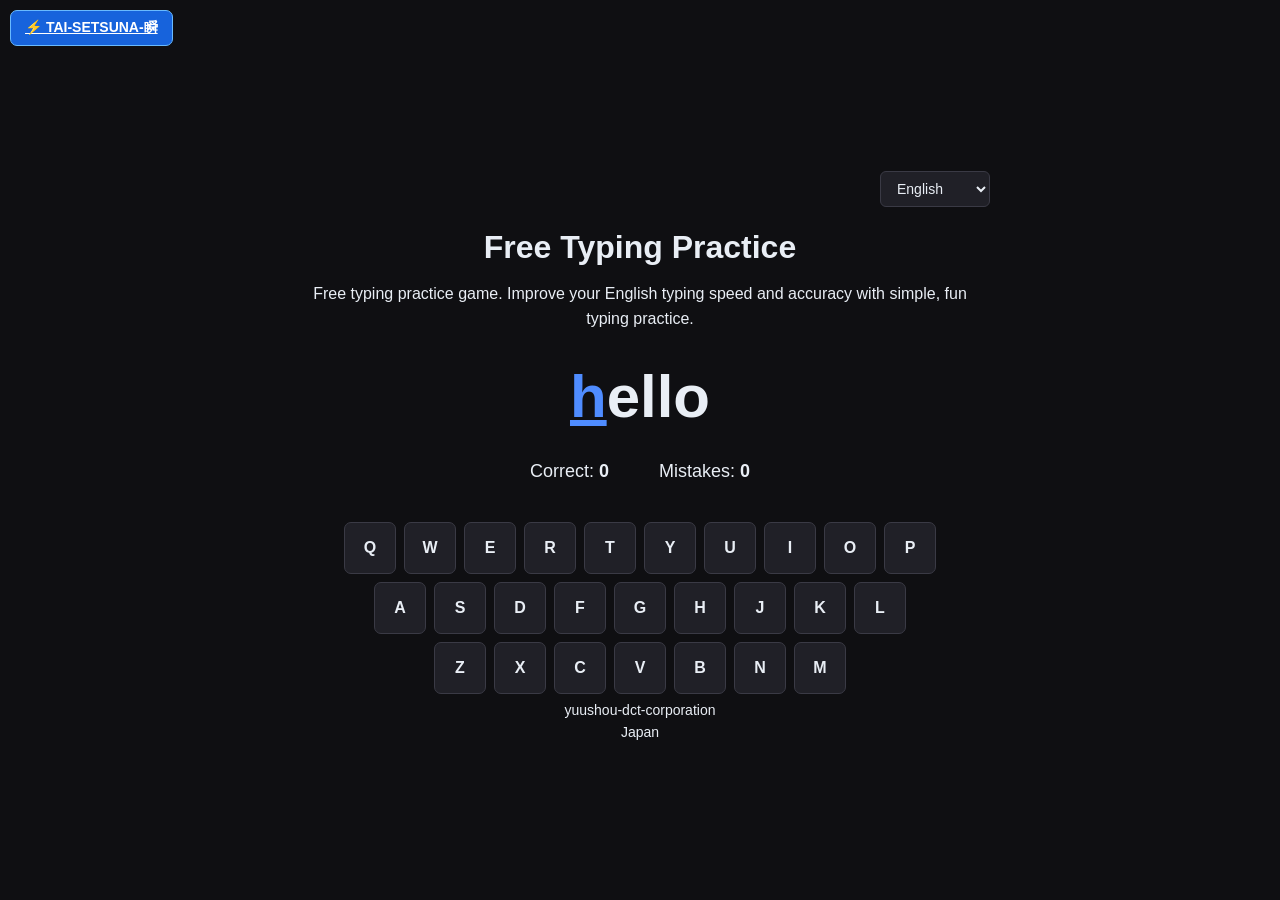
==== en/index.html @ a9513cf0 "Update index.html" ====
<!DOCTYPE html>
<html lang="en">

<head>

  <meta charset="UTF-8">

  <meta name="viewport" content="width=device-width, initial-scale=1">

  <meta name="google-adsense-account"
        content="ca-pub-1666906996789320">

  <title>Free Typing Practice</title>

  <meta
    name="description"
    content="Free typing practice game. Improve your English typing speed and accuracy with simple, fun typing practice."
  >

  <!-- hreflang -->

  <link rel="alternate"
        hreflang="en"
        href="https://yuushou-dct.github.io/">

  <link rel="alternate"
        hreflang="ja"
        href="https://yuushou-dct.github.io/ja/">

  <link rel="alternate"
        hreflang="zh-Hans"
        href="https://yuushou-dct.github.io/zh/">

  <link rel="alternate"
        hreflang="es"
        href="https://yuushou-dct.github.io/es/">

  <link rel="alternate"
        hreflang="fr"
        href="https://yuushou-dct.github.io/fr/">

  <link rel="alternate"
        hreflang="de"
        href="https://yuushou-dct.github.io/de/">

  <link rel="alternate"
        hreflang="it"
        href="https://yuushou-dct.github.io/it/">

  <link rel="alternate"
        hreflang="pt"
        href="https://yuushou-dct.github.io/pt/">

  <link rel="alternate"
        hreflang="x-default"
        href="https://yuushou-dct.github.io/">

  <link rel="stylesheet" href="hinomaru.css">

</head>


<body data-lang="en">

  <main class="container">

    <div class="language-box">

      <select id="language"
        onchange="window.location.href=this.value">

  <option value="https://yuushou-dct.github.io/en/" selected>
    English
  </option>

  <option value="https://yuushou-dct.github.io/">
    日本語
  </option>

  <option value="https://yuushou-dct.github.io/zh/">
    中文
  </option>

  <option value="https://yuushou-dct.github.io/es/">
    Español
  </option>

  <option value="https://yuushou-dct.github.io/fr/">
    Français
  </option>

  <option value="https://yuushou-dct.github.io/de/">
    Deutsch
  </option>

  <option value="https://yuushou-dct.github.io/it/">
    Italiano
  </option>

  <option value="https://yuushou-dct.github.io/pt/">
    Português
  </option>

</select>

    </div>


    
    <h1>Free Typing Practice</h1>


    <p class="description">
      Free typing practice game.
      Improve your English typing speed and accuracy
      with simple, fun typing practice.
    </p>


    <div id="word"></div>


    <div class="info">

      <span>
        <span>Correct:</span>
        <b id="correct">0</b>
      </span>

      <span>
        <span>Mistakes:</span>
        <b id="miss">0</b>
      </span>

    </div>


    <div class="keyboard">

      <div class="row">

        <div class="key" data-key="q">Q</div>
        <div class="key" data-key="w">W</div>
        <div class="key" data-key="e">E</div>
        <div class="key" data-key="r">R</div>
        <div class="key" data-key="t">T</div>
        <div class="key" data-key="y">Y</div>
        <div class="key" data-key="u">U</div>
        <div class="key" data-key="i">I</div>
        <div class="key" data-key="o">O</div>
        <div class="key" data-key="p">P</div>

      </div>


      <div class="row">

        <div class="key" data-key="a">A</div>
        <div class="key" data-key="s">S</div>
        <div class="key" data-key="d">D</div>
        <div class="key" data-key="f">F</div>
        <div class="key" data-key="g">G</div>
        <div class="key" data-key="h">H</div>
        <div class="key" data-key="j">J</div>
        <div class="key" data-key="k">K</div>
        <div class="key" data-key="l">L</div>

      </div>


      <div class="row">

        <div class="key" data-key="z">Z</div>
        <div class="key" data-key="x">X</div>
        <div class="key" data-key="c">C</div>
        <div class="key" data-key="v">V</div>
        <div class="key" data-key="b">B</div>
        <div class="key" data-key="n">N</div>
        <div class="key" data-key="m">M</div>

      </div>

    </div>


    <footer>

      yuushou-dct-corporation

      <br>

      Japan

    </footer>

  </main>


  <script src="hinomaru.js"></script>


  <!-- Cloudflare Web Analytics -->

  <script
    type="module"
    src="https://static.cloudflareinsights.com/beacon.min.js"
    data-cf-beacon='{"token": "c0261c3001bf42dbbbfe229eb3c4c244"}'>
  </script>

  <!-- End Cloudflare Web Analytics -->
  <a
  class="setsuna-link"
  href="https://yuushou-dct.github.io/en/tai-setsuna/">
  ⚡ TAI-SETSUNA-瞬
</a>

</body>
</html>
---- en/hinomaru.css ----
*{
  box-sizing:border-box;
}


body{
  margin:0;
  min-height:100vh;

  display:flex;
  justify-content:center;
  align-items:center;

  background:#0f0f12;
  color:#e9eef5;

  font-family:Arial,sans-serif;
}


.container{
  width:700px;
  text-align:center;
}


.language-box{
  text-align:right;

  margin-top:15px;
  margin-bottom:20px;
}


#language{
  padding:8px 12px;

  background:#202027;
  color:#e9eef5;

  border:1px solid #3a3a45;
  border-radius:6px;

  font-size:14px;
}


h1{
  margin-bottom:40px;
}


.description{
  margin-top:-25px;
  margin-bottom:30px;

  font-size:16px;
  line-height:1.6;
}


#word{
  font-size:60px;
  font-weight:bold;

  letter-spacing:0px;

  margin-bottom:30px;
}


#word .typed{
  color:#28a745;
}


#word .current{
  color:#4f8cff;
  text-decoration:underline;
}


#word .remaining{
  color:#e9eef5;
}


.info{
  display:flex;

  justify-content:center;

  gap:50px;

  margin-bottom:40px;

  font-size:18px;
}


.keyboard{
  display:flex;

  flex-direction:column;

  gap:8px;

  align-items:center;
}


.row{
  display:flex;

  gap:8px;
}


.key{
  width:52px;
  height:52px;

  display:flex;

  justify-content:center;
  align-items:center;

  background:#202027;

  border:1px solid #3a3a45;

  border-radius:7px;

  font-weight:bold;

  transition:0.08s;
}


.key.active{
  background:#4f8cff;

  transform:translateY(3px);
}


.key.miss{
  background:#ff5d6c;
}


footer{
  margin-top:5px;

  text-align:center;

  font-size:14px;

  line-height:1.6;
}


.setsuna-link{
  position:fixed;
  top:10px;
  left:10px;
  z-index:2147483647;

  padding:8px 14px;

  color:#fff;
  background:#1763dc;

  border:1px solid #69baff;
  border-radius:7px;

  font-size:14px;
  font-weight:bold;

  cursor:pointer;

  pointer-events:auto;
}

.setsuna-link:hover{
  background:#438eff;
}
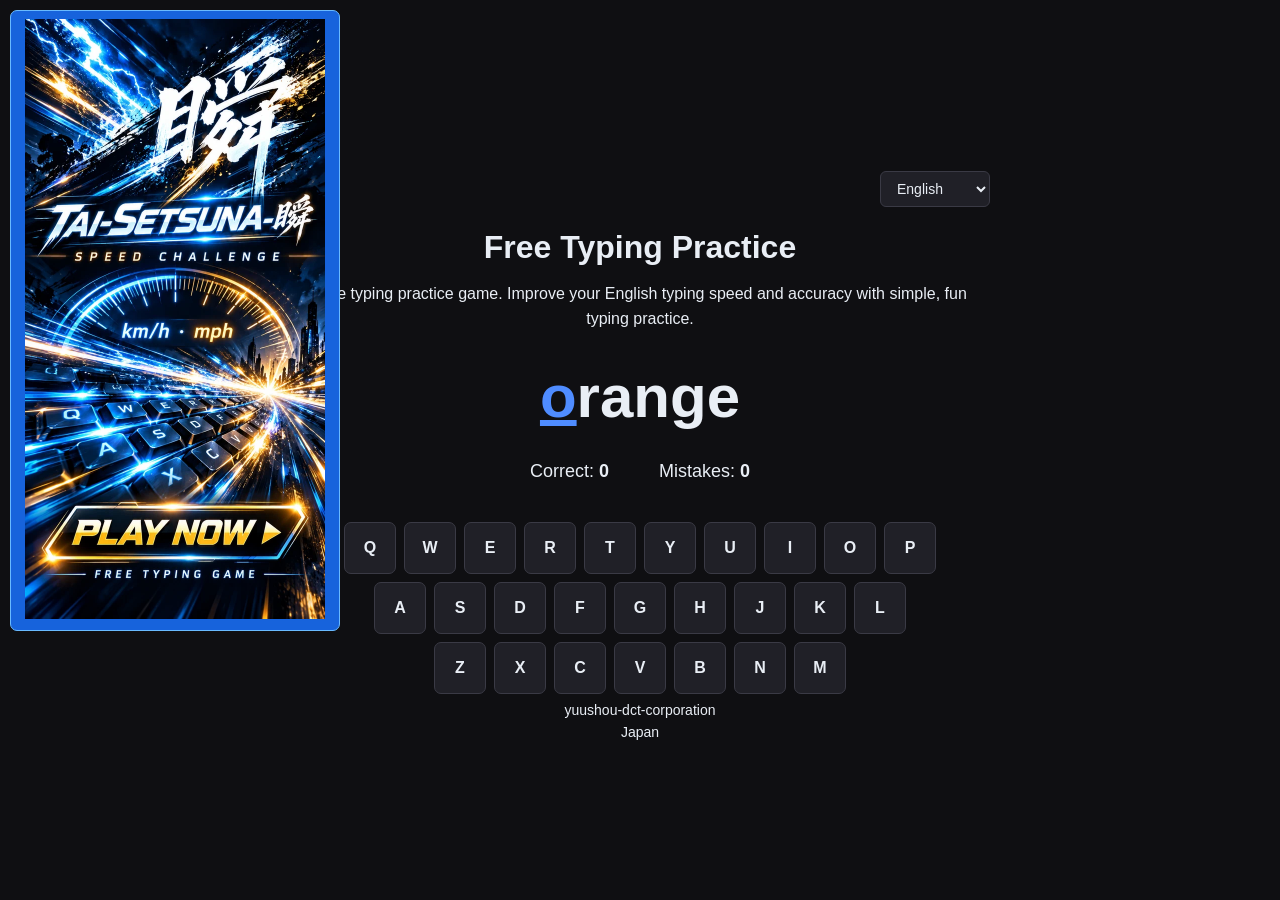
==== commit a63ed41b: "Update index.html" ====
--- a/en/index.html
+++ b/en/index.html
@@ -208,11 +208,18 @@
   </script>
 
   <!-- End Cloudflare Web Analytics -->
-  <a
+<a
   class="setsuna-link"
   href="https://yuushou-dct.github.io/en/tai-setsuna/">
-  ⚡ TAI-SETSUNA-瞬
+
+  <img
+    src="/setsuna-banner.webp"
+    alt="TAI-SETSUNA Typing Speed Challenge"
+    width="300"
+    height="600">
+
 </a>
+  
 
 </body>
 </html>
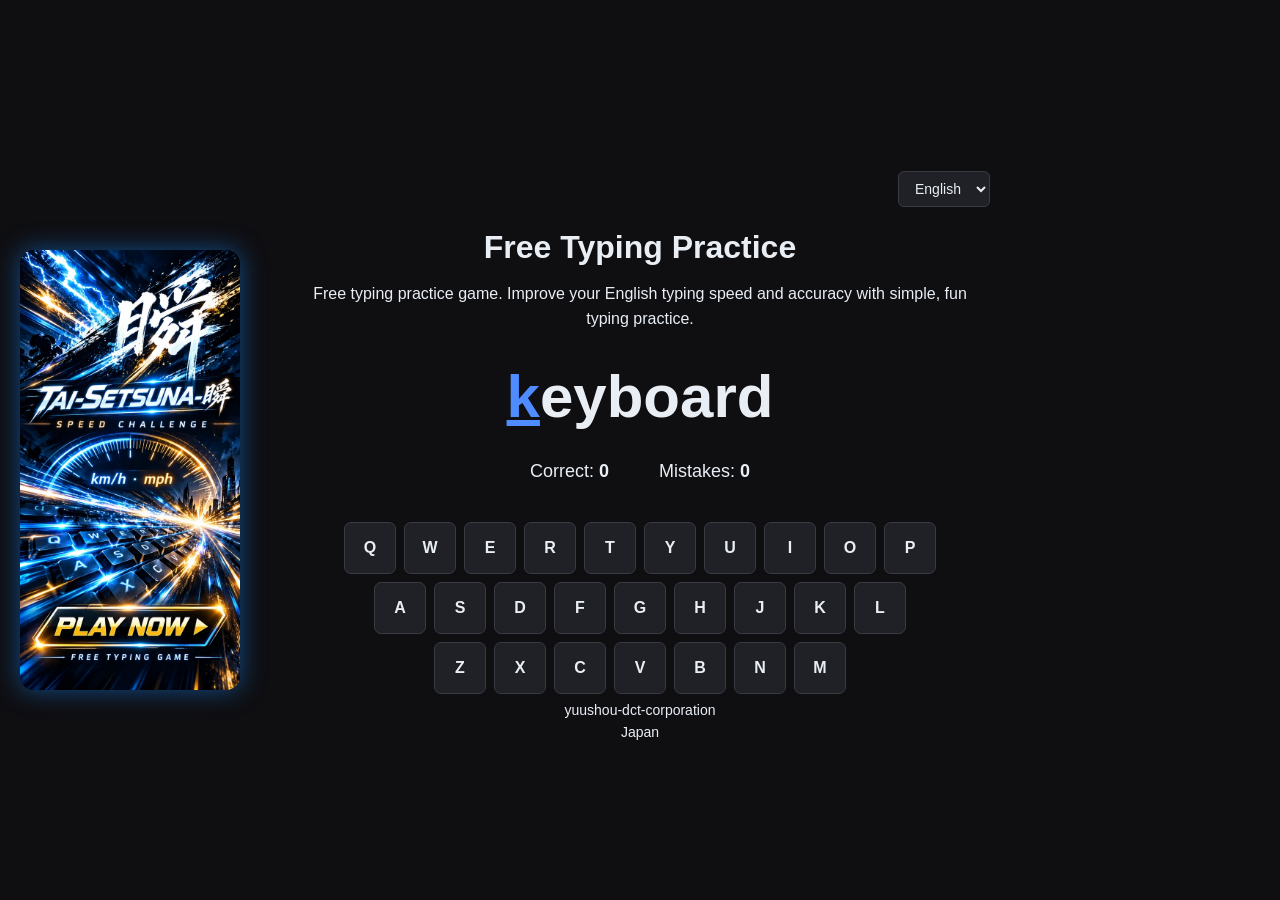
==== commit d8763cb2: "Update index.html" ====
--- a/en/index.html
+++ b/en/index.html
@@ -76,31 +76,6 @@
   <option value="https://yuushou-dct.github.io/">
     日本語
   </option>
-
-  <option value="https://yuushou-dct.github.io/zh/">
-    中文
-  </option>
-
-  <option value="https://yuushou-dct.github.io/es/">
-    Español
-  </option>
-
-  <option value="https://yuushou-dct.github.io/fr/">
-    Français
-  </option>
-
-  <option value="https://yuushou-dct.github.io/de/">
-    Deutsch
-  </option>
-
-  <option value="https://yuushou-dct.github.io/it/">
-    Italiano
-  </option>
-
-  <option value="https://yuushou-dct.github.io/pt/">
-    Português
-  </option>
-
 </select>
 
     </div>
--- a/en/hinomaru.css
+++ b/en/hinomaru.css
@@ -159,29 +159,81 @@
   line-height:1.6;
 }
 
-
-.setsuna-link{
-  position:fixed;
-  top:10px;
-  left:10px;
-  z-index:2147483647;
-
-  padding:8px 14px;
-
-  color:#fff;
-  background:#1763dc;
-
-  border:1px solid #69baff;
-  border-radius:7px;
-
-  font-size:14px;
-  font-weight:bold;
-
-  cursor:pointer;
-
-  pointer-events:auto;
-}
-
-.setsuna-link:hover{
-  background:#438eff;
-}
+.setsuna-link {
+  position: fixed;
+  top: 50%;
+  left: 12px;
+  transform: translateY(-50%);
+
+  display: block;
+  width: 220px;
+  padding: 0;
+
+  border: none;
+  border-radius: 14px;
+  overflow: hidden;
+  background: none;
+
+  box-shadow: 0 0 24px #168aff80;
+  z-index: 30;
+  cursor: pointer;
+}
+
+.setsuna-link img {
+  display: block;
+  width: 100%;
+  height: auto;
+}
+
+.setsuna-link:hover {
+  filter: brightness(1.15);
+}
+
+.setsuna-link:focus-visible {
+  outline: 3px solid #ffcf70;
+  outline-offset: 4px;
+}
+
+/* 画面が狭い場合はゲームの下に配置 */
+@media (max-width: 1350px), (max-height: 680px) {
+
+  body {
+    flex-direction: column;
+    gap: 24px;
+  }
+
+  .setsuna-link {
+    position: static;
+    transform: none;
+    width: min(220px, 85vw);
+    margin: 20px auto;
+  }
+
+}
+/* TAI-SETSUNA-瞬 バナー配置 */
+
+.setsuna-link {
+  position: fixed;
+  left: 20px;
+  top: 50%;
+  transform: translateY(-50%);
+  width: 220px;
+  z-index: 1000;
+  display: block;
+}
+
+.setsuna-link img {
+  display: block;
+  width: 100%;
+  height: auto;
+}
+
+/* スマートフォン用 */
+@media (max-width: 768px) {
+  .setsuna-link {
+    position: static;
+    transform: none;
+    width: 160px;
+    margin: 20px auto;
+  }
+}
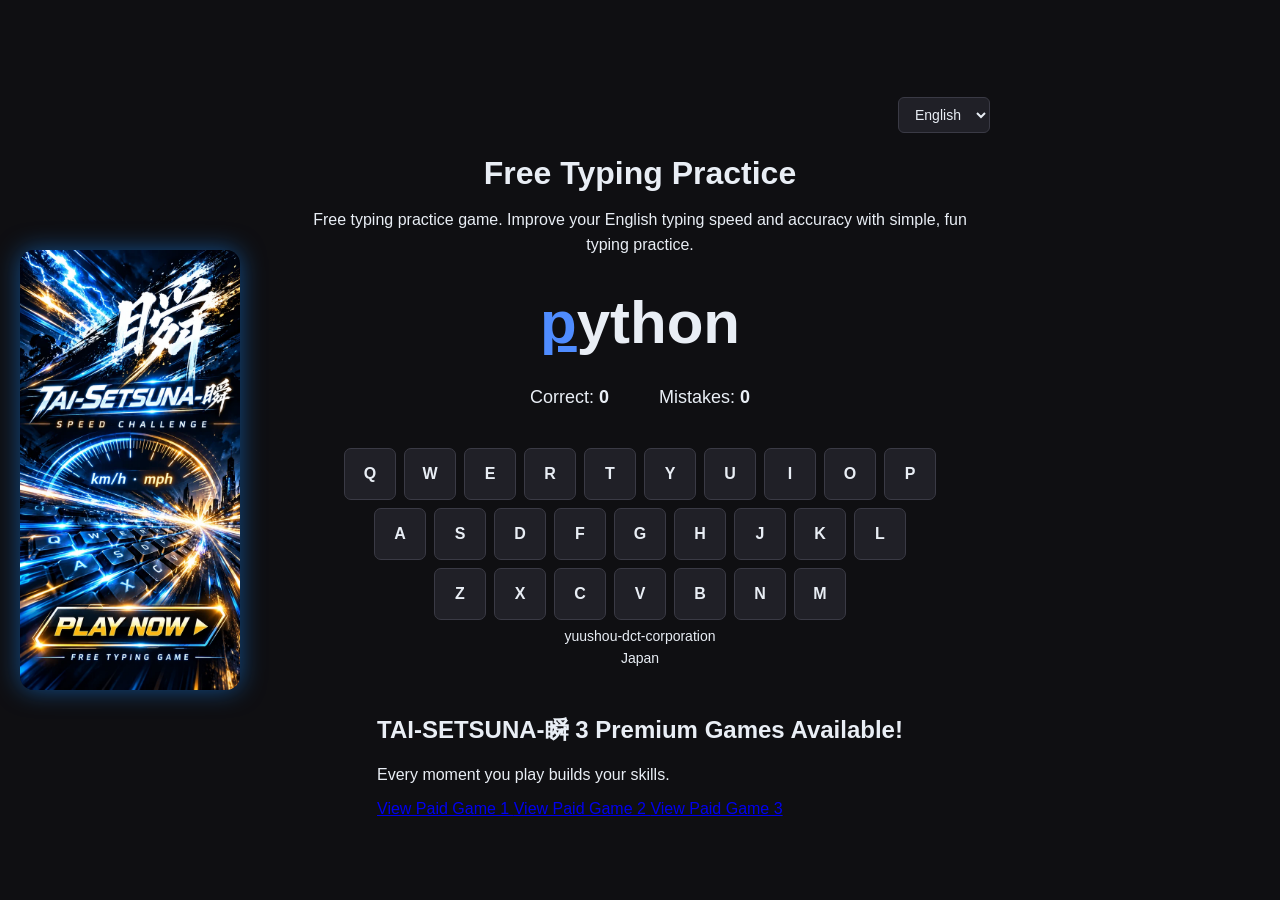
==== commit 96c6ee35: "Update index.html" ====
--- a/en/index.html
+++ b/en/index.html
@@ -194,7 +194,34 @@
     height="600">
 
 </a>
-  
+
+<aside class="payhip-panel" aria-label="Premium Games">
+  <h2>
+    TAI-SETSUNA-瞬
+    3 Premium Games Available!
+  </h2>
+
+  <p>Every moment you play builds your skills.</p>
+
+  <a href="https://payhip.com/b/ezDcf"
+     target="_blank" rel="noopener noreferrer"
+     class="payhip-btn">
+    View Paid Game 1
+  </a>
+
+  <a href="https://payhip.com/b/QFHme"
+     target="_blank" rel="noopener noreferrer"
+     class="payhip-btn">
+    View Paid Game 2
+  </a>
+
+  <a href="https://payhip.com/b/JPG1M"
+     target="_blank" rel="noopener noreferrer"
+     class="payhip-btn">
+    View Paid Game 3
+  </a>
+</aside>
+
 
 </body>
 </html>
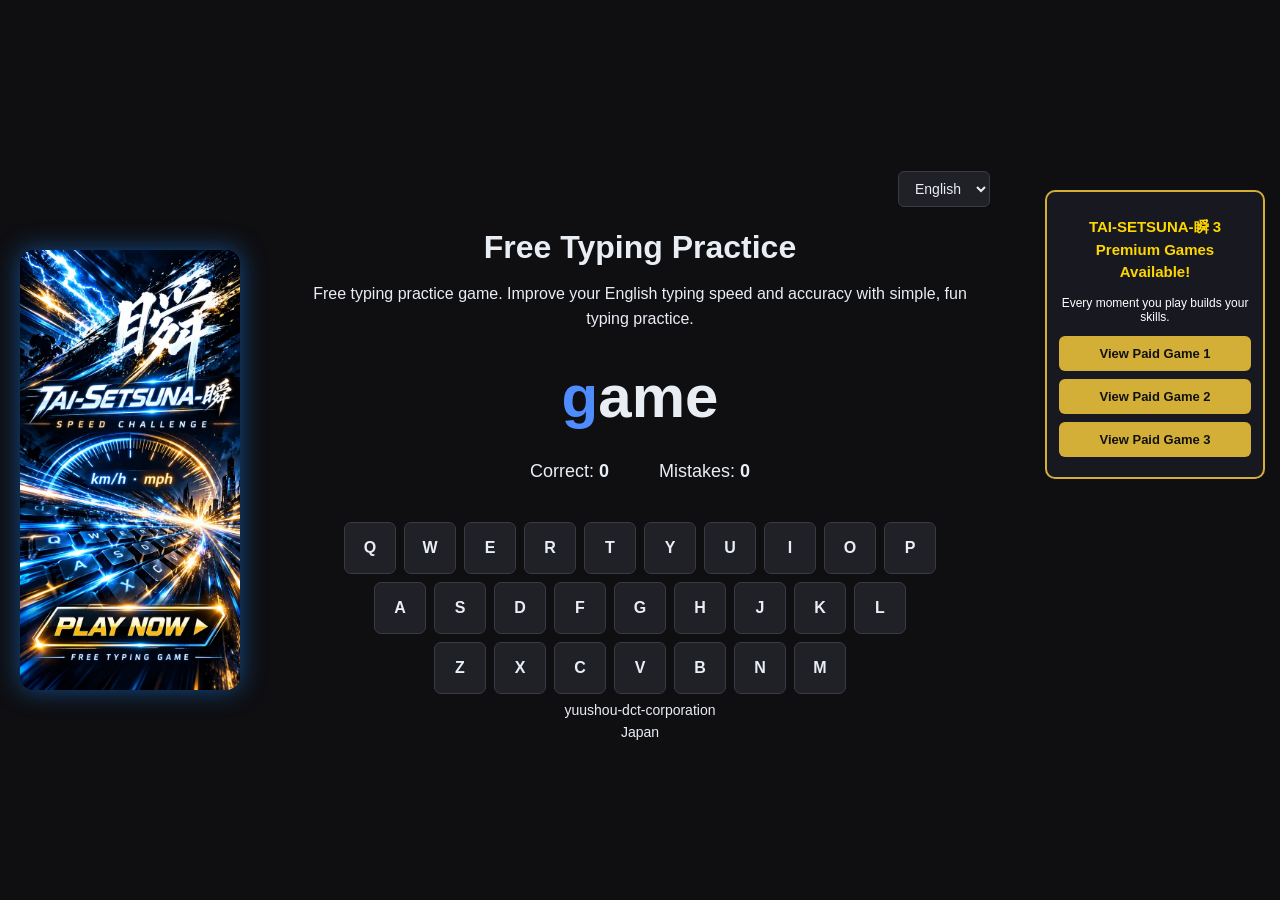
==== commit 1a831639: "Update index.html" ====
--- a/en/index.html
+++ b/en/index.html
@@ -58,6 +58,49 @@
   <link rel="stylesheet" href="hinomaru.css">
 
 </head>
+
+<style>
+.payhip-panel {
+  position: fixed !important;
+  top: 190px !important;
+  right: 15px !important;
+  left: auto !important;
+  width: 220px !important;
+  max-width: 220px !important;
+  box-sizing: border-box !important;
+  padding: 12px !important;
+  background: #171820 !important;
+  border: 2px solid #d4af37 !important;
+  border-radius: 10px !important;
+  text-align: center !important;
+  z-index: 10 !important;
+}
+
+.payhip-panel h2 {
+  font-size: 15px !important;
+  line-height: 1.5;
+  color: #ffd700;
+}
+
+.payhip-panel p {
+  font-size: 12px;
+  color: white;
+}
+
+.payhip-panel a.payhip-btn {
+  display: block !important;
+  width: 100% !important;
+  box-sizing: border-box !important;
+  margin: 8px 0 !important;
+  padding: 10px 5px !important;
+  background: #d4af37 !important;
+  color: #111 !important;
+  font-size: 13px !important;
+  font-weight: bold;
+  text-decoration: none !important;
+  border-radius: 6px;
+}
+</style>
 
 
 <body data-lang="en">
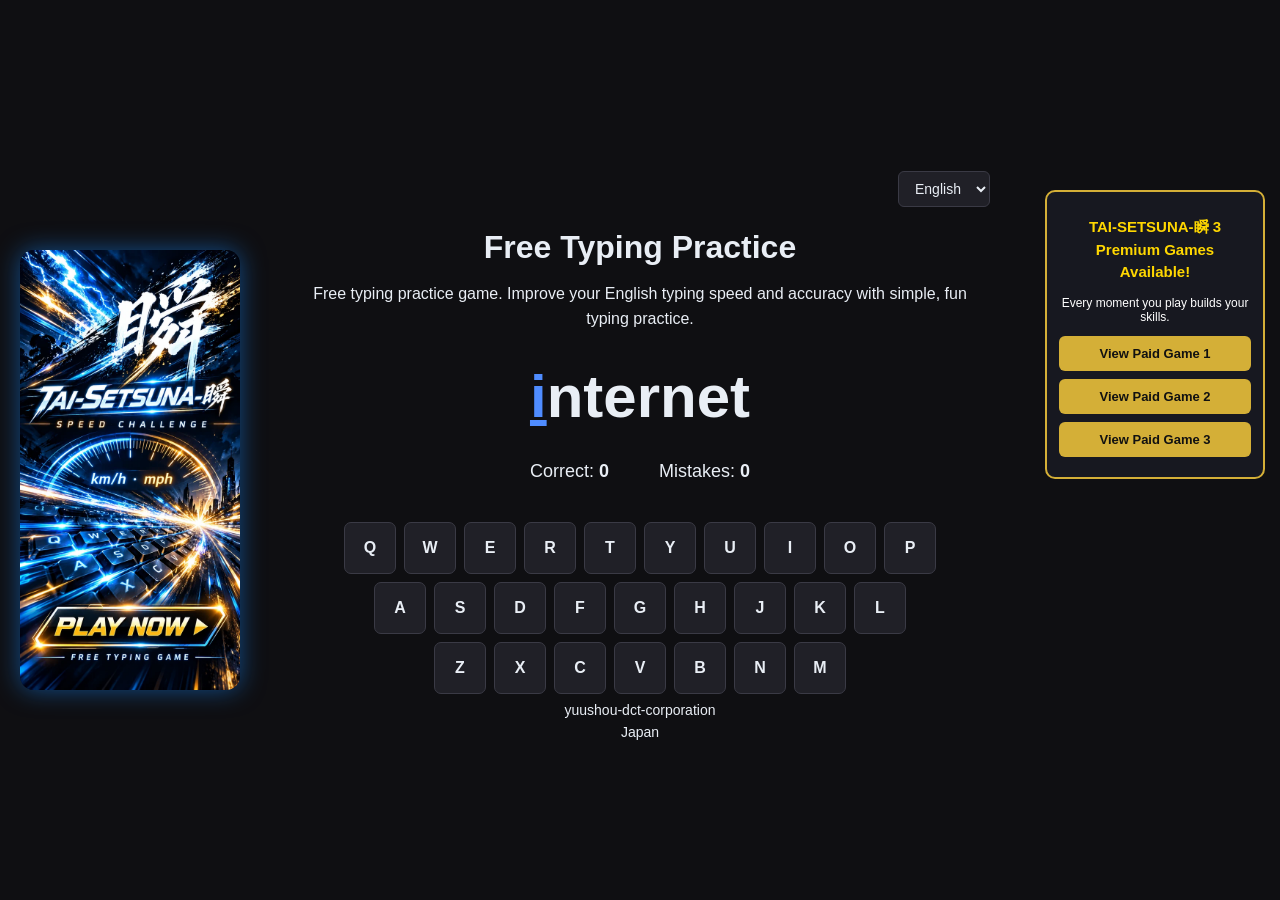
==== commit 221c0ef3: "Update index.html" ====
--- a/en/index.html
+++ b/en/index.html
@@ -100,6 +100,31 @@
   text-decoration: none !important;
   border-radius: 6px;
 }
+
+/* スマホ専用 */
+@media screen and (max-width: 600px) {
+  .payhip-panel {
+    position: static !important;
+    width: 100% !important;
+    max-width: 100% !important;
+    margin: 20px auto !important;
+    box-sizing: border-box;
+  }
+
+  .payhip-panel .payhip-btn {
+    display: block;
+    width: 100%;
+    box-sizing: border-box;
+    margin: 10px 0;
+    white-space: normal;
+    overflow-wrap: anywhere;
+  }
+}
+
+
+
+
+
 </style>
 
 
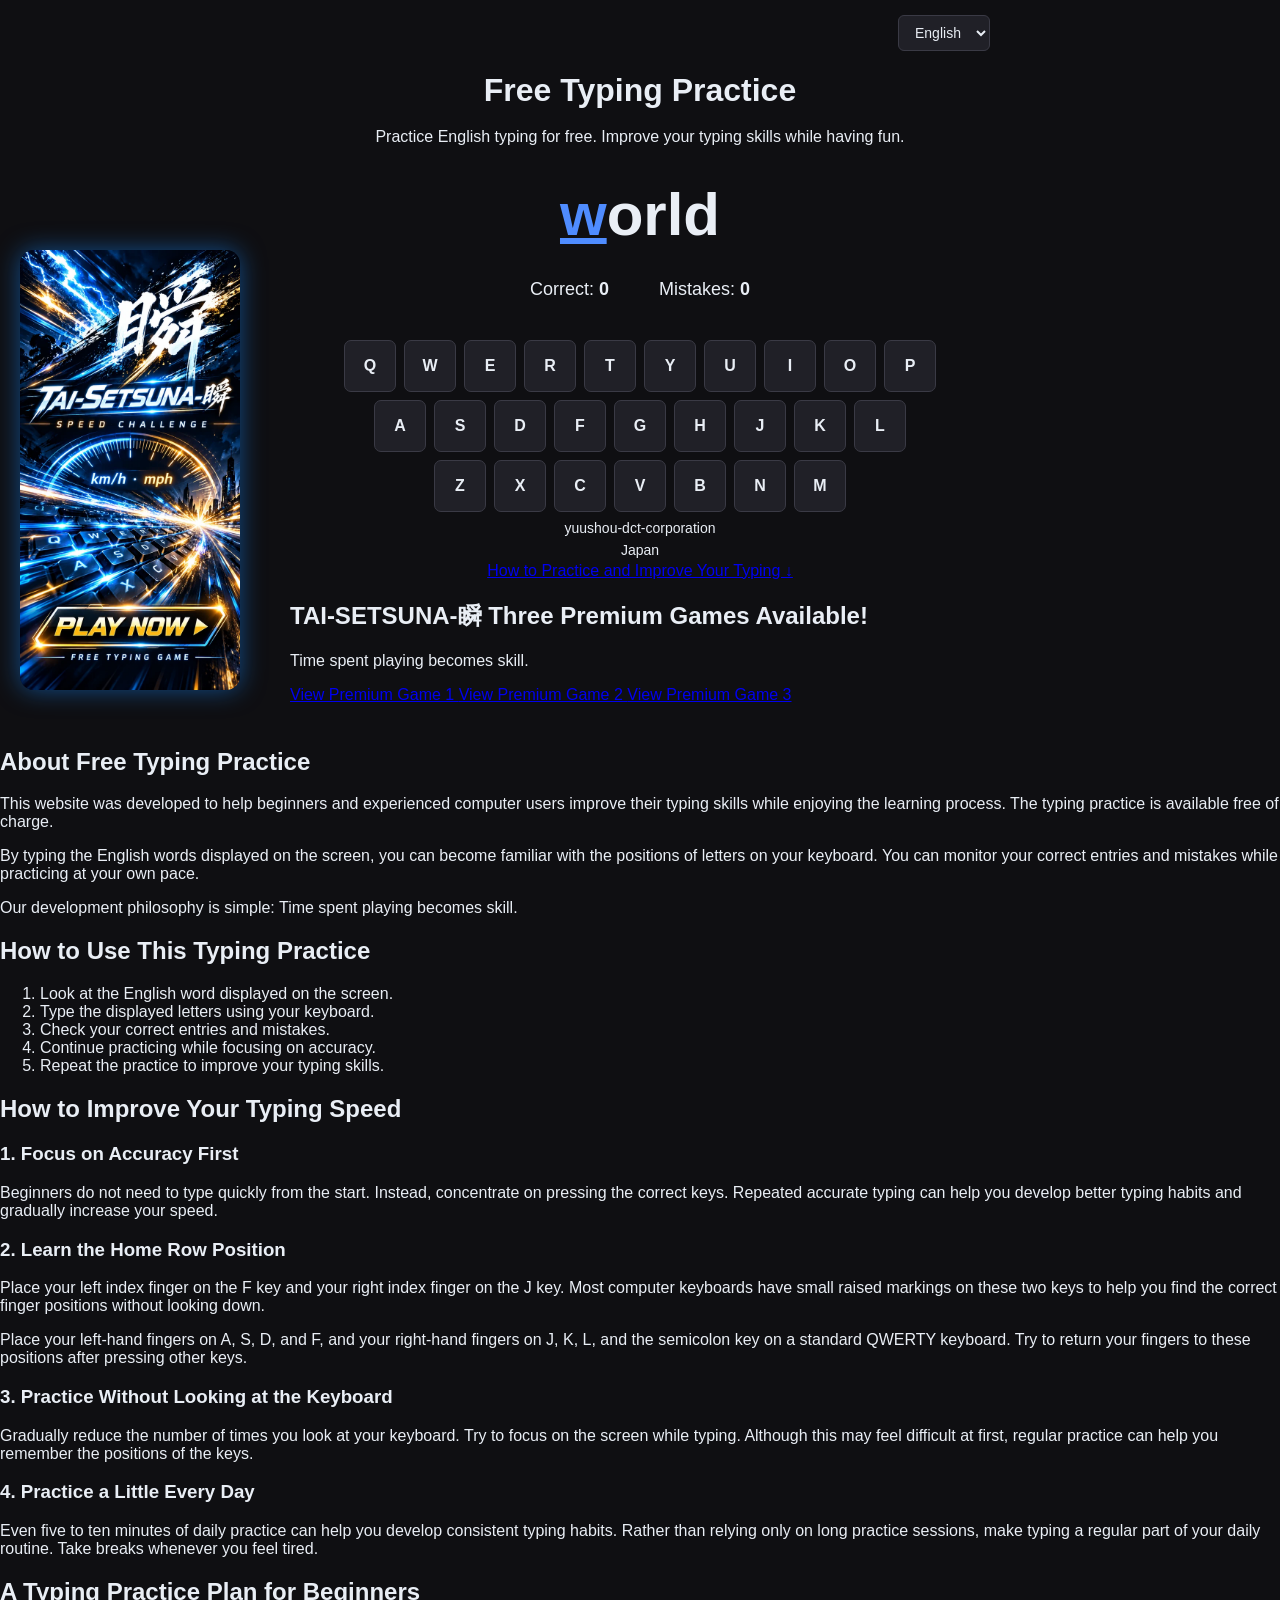
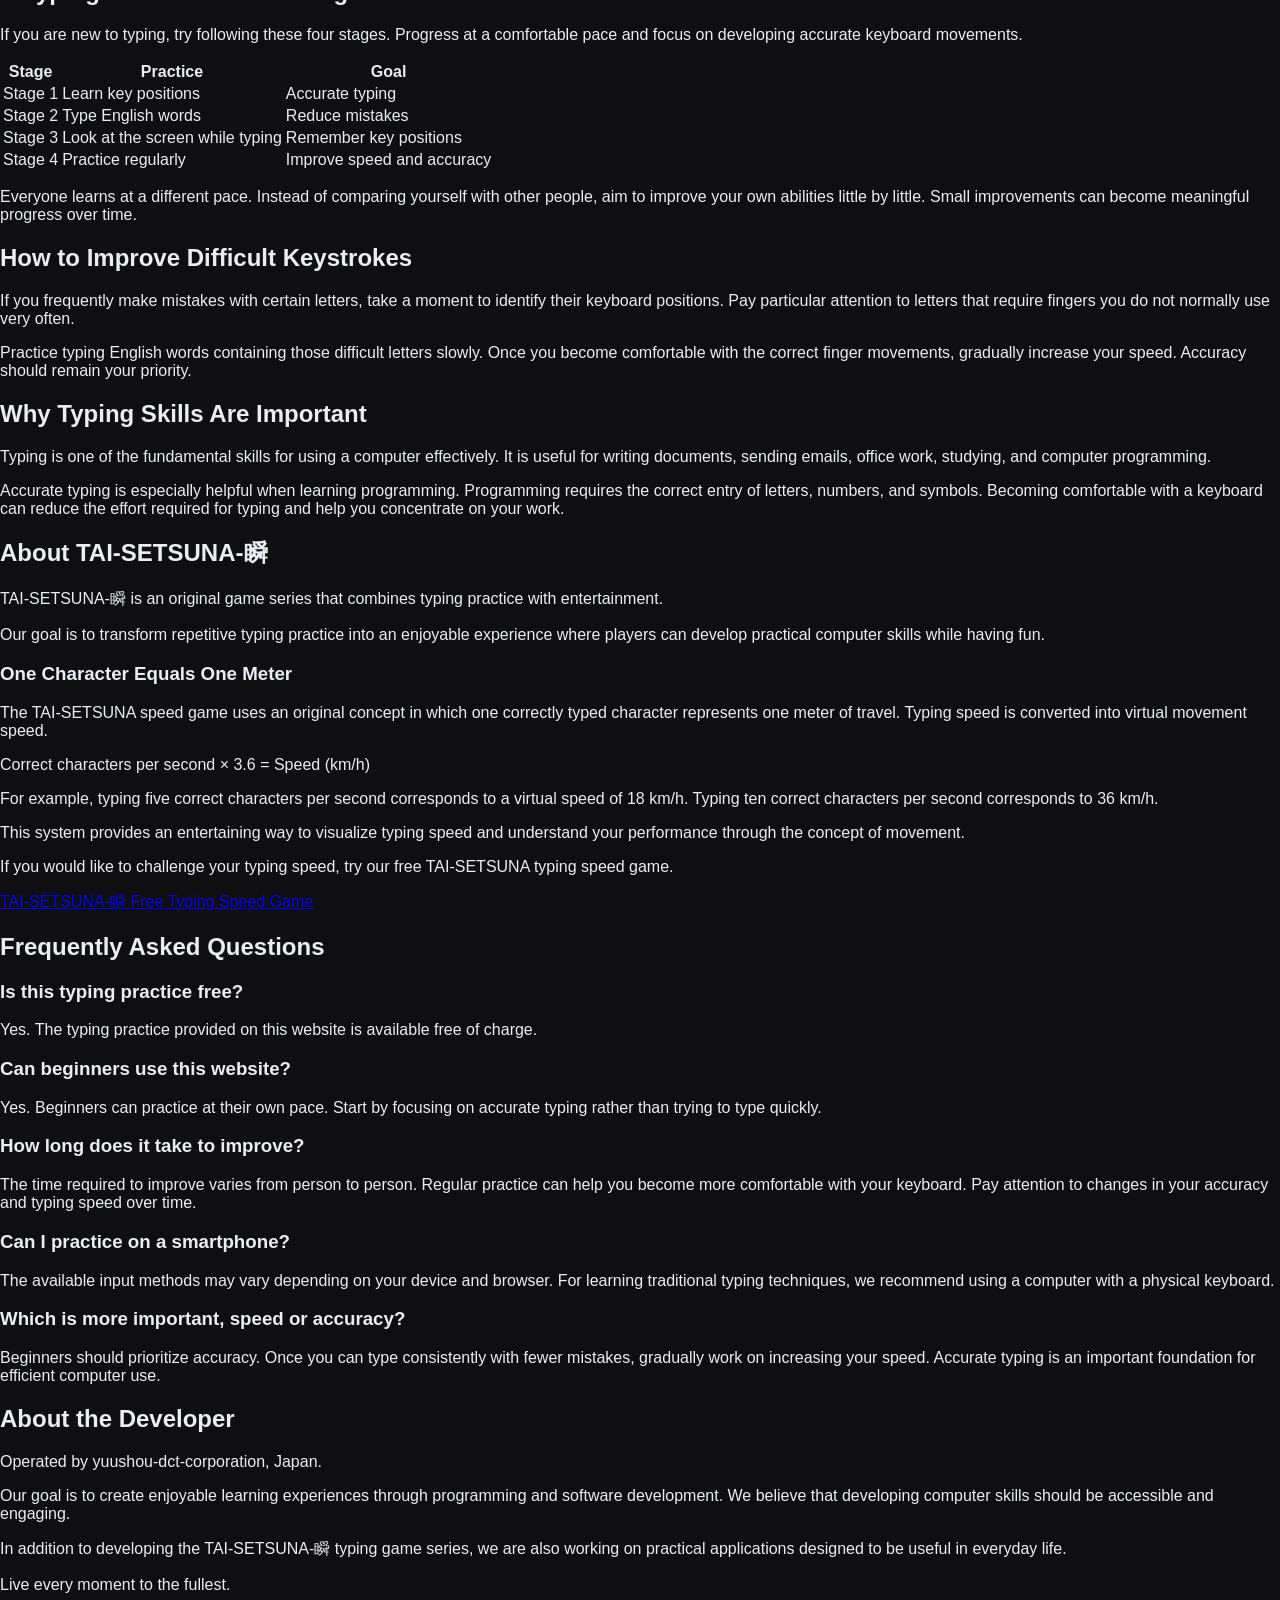
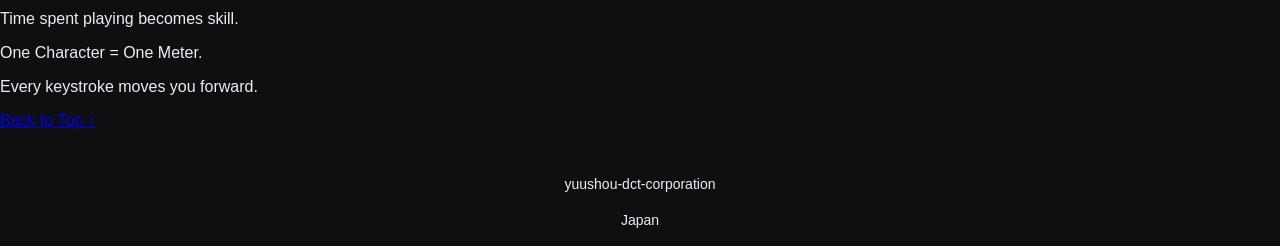
==== commit 7dcaac62: "Update index.html" ====
--- a/en/index.html
+++ b/en/index.html
@@ -1,3 +1,4 @@
+
 <!DOCTYPE html>
 <html lang="en">
 
@@ -5,158 +6,83 @@
 
   <meta charset="UTF-8">
 
-  <meta name="viewport" content="width=device-width, initial-scale=1">
+  <meta name="viewport"
+        content="width=device-width, initial-scale=1">
 
   <meta name="google-adsense-account"
         content="ca-pub-1666906996789320">
 
   <title>Free Typing Practice</title>
 
-  <meta
-    name="description"
-    content="Free typing practice game. Improve your English typing speed and accuracy with simple, fun typing practice."
-  >
-
-  <!-- hreflang -->
-
-  <link rel="alternate"
-        hreflang="en"
+  <meta name="description"
+        content="Improve your typing skills with free English typing practice. Learn keyboard techniques, improve accuracy, and discover practical typing tips for beginners.">
+
+  <link rel="alternate" hreflang="en"
+        href="https://yuushou-dct.github.io/en/">
+
+  <link rel="alternate" hreflang="ja"
         href="https://yuushou-dct.github.io/">
 
-  <link rel="alternate"
-        hreflang="ja"
-        href="https://yuushou-dct.github.io/ja/">
-
-  <link rel="alternate"
-        hreflang="zh-Hans"
-        href="https://yuushou-dct.github.io/zh/">
-
-  <link rel="alternate"
-        hreflang="es"
-        href="https://yuushou-dct.github.io/es/">
-
-  <link rel="alternate"
-        hreflang="fr"
-        href="https://yuushou-dct.github.io/fr/">
-
-  <link rel="alternate"
-        hreflang="de"
-        href="https://yuushou-dct.github.io/de/">
-
-  <link rel="alternate"
-        hreflang="it"
-        href="https://yuushou-dct.github.io/it/">
-
-  <link rel="alternate"
-        hreflang="pt"
-        href="https://yuushou-dct.github.io/pt/">
-
-  <link rel="alternate"
-        hreflang="x-default"
+  <link rel="alternate" hreflang="x-default"
         href="https://yuushou-dct.github.io/">
 
-  <link rel="stylesheet" href="hinomaru.css">
+  <link rel="stylesheet" href="hinomaru.css?v=3">
 
 </head>
 
-<style>
-.payhip-panel {
-  position: fixed !important;
-  top: 190px !important;
-  right: 15px !important;
-  left: auto !important;
-  width: 220px !important;
-  max-width: 220px !important;
-  box-sizing: border-box !important;
-  padding: 12px !important;
-  background: #171820 !important;
-  border: 2px solid #d4af37 !important;
-  border-radius: 10px !important;
-  text-align: center !important;
-  z-index: 10 !important;
-}
-
-.payhip-panel h2 {
-  font-size: 15px !important;
-  line-height: 1.5;
-  color: #ffd700;
-}
-
-.payhip-panel p {
-  font-size: 12px;
-  color: white;
-}
-
-.payhip-panel a.payhip-btn {
-  display: block !important;
-  width: 100% !important;
-  box-sizing: border-box !important;
-  margin: 8px 0 !important;
-  padding: 10px 5px !important;
-  background: #d4af37 !important;
-  color: #111 !important;
-  font-size: 13px !important;
-  font-weight: bold;
-  text-decoration: none !important;
-  border-radius: 6px;
-}
-
-/* スマホ専用 */
-@media screen and (max-width: 600px) {
-  .payhip-panel {
-    position: static !important;
-    width: 100% !important;
-    max-width: 100% !important;
-    margin: 20px auto !important;
-    box-sizing: border-box;
-  }
-
-  .payhip-panel .payhip-btn {
-    display: block;
-    width: 100%;
-    box-sizing: border-box;
-    margin: 10px 0;
-    white-space: normal;
-    overflow-wrap: anywhere;
-  }
-}
-
-
-
-
-
-</style>
-
-
-<body data-lang="en">
+
+<body data-lang="en" id="top">
+
+
+<!-- Main typing practice screen -->
+
+<div class="game-layout">
+
+
+  <!-- Left banner -->
+
+  <a class="setsuna-link"
+     href="https://yuushou-dct.github.io/tai-setsuna/">
+
+    <img
+      src="/setsuna-banner.webp"
+      alt="TAI-SETSUNA Free Typing Speed Game"
+      width="300"
+      height="600">
+
+  </a>
+
+
+  <!-- Typing practice -->
 
   <main class="container">
 
     <div class="language-box">
 
       <select id="language"
-        onchange="window.location.href=this.value">
-
-  <option value="https://yuushou-dct.github.io/en/" selected>
-    English
-  </option>
-
-  <option value="https://yuushou-dct.github.io/">
-    日本語
-  </option>
-</select>
+              onchange="window.location.href=this.value">
+
+        <option value="https://yuushou-dct.github.io/en/" selected>
+          English
+        </option>
+
+        <option value="https://yuushou-dct.github.io/">
+          日本語
+        </option>
+
+      </select>
 
     </div>
 
 
-    
     <h1>Free Typing Practice</h1>
 
 
     <p class="description">
-      Free typing practice game.
-      Improve your English typing speed and accuracy
-      with simple, fun typing practice.
+
+      Practice English typing for free.
+      Improve your typing skills while having fun.
+
     </p>
 
 
@@ -166,12 +92,12 @@
     <div class="info">
 
       <span>
-        <span>Correct:</span>
+        <span>Correct: </span>
         <b id="correct">0</b>
       </span>
 
       <span>
-        <span>Mistakes:</span>
+        <span>Mistakes: </span>
         <b id="miss">0</b>
       </span>
 
@@ -236,60 +162,499 @@
 
     </footer>
 
+
+    <a class="guide-link" href="#typing-guide">
+
+      How to Practice and Improve Your Typing ↓
+
+    </a>
+
   </main>
 
 
-  <script src="hinomaru.js"></script>
-
-
-  <!-- Cloudflare Web Analytics -->
-
-  <script
-    type="module"
-    src="https://static.cloudflareinsights.com/beacon.min.js"
-    data-cf-beacon='{"token": "c0261c3001bf42dbbbfe229eb3c4c244"}'>
-  </script>
-
-  <!-- End Cloudflare Web Analytics -->
-<a
-  class="setsuna-link"
-  href="https://yuushou-dct.github.io/en/tai-setsuna/">
-
-  <img
-    src="/setsuna-banner.webp"
-    alt="TAI-SETSUNA Typing Speed Challenge"
-    width="300"
-    height="600">
-
-</a>
-
-<aside class="payhip-panel" aria-label="Premium Games">
-  <h2>
-    TAI-SETSUNA-瞬
-    3 Premium Games Available!
-  </h2>
-
-  <p>Every moment you play builds your skills.</p>
-
-  <a href="https://payhip.com/b/ezDcf"
-     target="_blank" rel="noopener noreferrer"
-     class="payhip-btn">
-    View Paid Game 1
+  <!-- Right Payhip panel -->
+
+  <aside class="payhip-panel">
+
+    <h2 id="paidTitle">
+
+      TAI-SETSUNA-瞬
+      Three Premium Games Available!
+
+    </h2>
+
+
+    <p id="paidMessage">
+
+      Time spent playing becomes skill.
+
+    </p>
+
+
+    <a href="https://payhip.com/b/ezDcf"
+       target="_blank"
+       rel="noopener noreferrer"
+       class="payhip-btn"
+       id="paid1">
+
+      View Premium Game 1
+
+    </a>
+
+
+    <a href="https://payhip.com/b/QFHme"
+       target="_blank"
+       rel="noopener noreferrer"
+       class="payhip-btn"
+       id="paid2">
+
+      View Premium Game 2
+
+    </a>
+
+
+    <a href="https://payhip.com/b/JPG1M"
+       target="_blank"
+       rel="noopener noreferrer"
+       class="payhip-btn"
+       id="paid3">
+
+      View Premium Game 3
+
+    </a>
+
+  </aside>
+
+
+</div>
+
+
+<!-- Typing practice guide -->
+
+<article class="typing-guide" id="typing-guide">
+
+
+  <h2>About Free Typing Practice</h2>
+
+  <p>
+    This website was developed to help beginners
+    and experienced computer users improve their
+    typing skills while enjoying the learning process.
+    The typing practice is available free of charge.
+  </p>
+
+  <p>
+    By typing the English words displayed on the screen,
+    you can become familiar with the positions of
+    letters on your keyboard.
+    You can monitor your correct entries and mistakes
+    while practicing at your own pace.
+  </p>
+
+  <p>
+    Our development philosophy is simple:
+    Time spent playing becomes skill.
+  </p>
+
+
+  <h2>How to Use This Typing Practice</h2>
+
+  <ol>
+
+    <li>
+      Look at the English word displayed on the screen.
+    </li>
+
+    <li>
+      Type the displayed letters using your keyboard.
+    </li>
+
+    <li>
+      Check your correct entries and mistakes.
+    </li>
+
+    <li>
+      Continue practicing while focusing on accuracy.
+    </li>
+
+    <li>
+      Repeat the practice to improve your typing skills.
+    </li>
+
+  </ol>
+
+
+  <h2>How to Improve Your Typing Speed</h2>
+
+
+  <h3>1. Focus on Accuracy First</h3>
+
+  <p>
+    Beginners do not need to type quickly from the start.
+    Instead, concentrate on pressing the correct keys.
+    Repeated accurate typing can help you develop
+    better typing habits and gradually increase your speed.
+  </p>
+
+
+  <h3>2. Learn the Home Row Position</h3>
+
+  <p>
+    Place your left index finger on the F key
+    and your right index finger on the J key.
+    Most computer keyboards have small raised markings
+    on these two keys to help you find the correct
+    finger positions without looking down.
+  </p>
+
+  <p>
+    Place your left-hand fingers on A, S, D, and F,
+    and your right-hand fingers on J, K, L,
+    and the semicolon key on a standard QWERTY keyboard.
+    Try to return your fingers to these positions
+    after pressing other keys.
+  </p>
+
+
+  <h3>3. Practice Without Looking at the Keyboard</h3>
+
+  <p>
+    Gradually reduce the number of times you look
+    at your keyboard.
+    Try to focus on the screen while typing.
+    Although this may feel difficult at first,
+    regular practice can help you remember
+    the positions of the keys.
+  </p>
+
+
+  <h3>4. Practice a Little Every Day</h3>
+
+  <p>
+    Even five to ten minutes of daily practice
+    can help you develop consistent typing habits.
+    Rather than relying only on long practice sessions,
+    make typing a regular part of your daily routine.
+    Take breaks whenever you feel tired.
+  </p>
+
+
+  <h2>A Typing Practice Plan for Beginners</h2>
+
+  <p>
+    If you are new to typing,
+    try following these four stages.
+    Progress at a comfortable pace and focus
+    on developing accurate keyboard movements.
+  </p>
+
+
+  <div class="table-scroll">
+
+    <table class="practice-table">
+
+      <thead>
+
+        <tr>
+
+          <th>Stage</th>
+
+          <th>Practice</th>
+
+          <th>Goal</th>
+
+        </tr>
+
+      </thead>
+
+
+      <tbody>
+
+        <tr>
+
+          <td>Stage 1</td>
+
+          <td>Learn key positions</td>
+
+          <td>Accurate typing</td>
+
+        </tr>
+
+
+        <tr>
+
+          <td>Stage 2</td>
+
+          <td>Type English words</td>
+
+          <td>Reduce mistakes</td>
+
+        </tr>
+
+
+        <tr>
+
+          <td>Stage 3</td>
+
+          <td>Look at the screen while typing</td>
+
+          <td>Remember key positions</td>
+
+        </tr>
+
+
+        <tr>
+
+          <td>Stage 4</td>
+
+          <td>Practice regularly</td>
+
+          <td>Improve speed and accuracy</td>
+
+        </tr>
+
+      </tbody>
+
+    </table>
+
+  </div>
+
+
+  <p>
+    Everyone learns at a different pace.
+    Instead of comparing yourself with other people,
+    aim to improve your own abilities little by little.
+    Small improvements can become meaningful progress
+    over time.
+  </p>
+
+
+  <h2>How to Improve Difficult Keystrokes</h2>
+
+  <p>
+    If you frequently make mistakes with certain letters,
+    take a moment to identify their keyboard positions.
+    Pay particular attention to letters that require
+    fingers you do not normally use very often.
+  </p>
+
+  <p>
+    Practice typing English words containing
+    those difficult letters slowly.
+    Once you become comfortable with the correct
+    finger movements, gradually increase your speed.
+    Accuracy should remain your priority.
+  </p>
+
+
+  <h2>Why Typing Skills Are Important</h2>
+
+  <p>
+    Typing is one of the fundamental skills
+    for using a computer effectively.
+    It is useful for writing documents,
+    sending emails, office work,
+    studying, and computer programming.
+  </p>
+
+  <p>
+    Accurate typing is especially helpful
+    when learning programming.
+    Programming requires the correct entry of
+    letters, numbers, and symbols.
+    Becoming comfortable with a keyboard
+    can reduce the effort required for typing
+    and help you concentrate on your work.
+  </p>
+
+
+  <h2>About TAI-SETSUNA-瞬</h2>
+
+  <p>
+    TAI-SETSUNA-瞬 is an original game series
+    that combines typing practice with entertainment.
+  </p>
+
+  <p>
+    Our goal is to transform repetitive typing practice
+    into an enjoyable experience where players
+    can develop practical computer skills
+    while having fun.
+  </p>
+
+
+  <h3>One Character Equals One Meter</h3>
+
+  <p>
+    The TAI-SETSUNA speed game uses an original
+    concept in which one correctly typed character
+    represents one meter of travel.
+    Typing speed is converted into virtual
+    movement speed.
+  </p>
+
+
+  <p class="formula">
+
+    Correct characters per second × 3.6
+    = Speed (km/h)
+
+  </p>
+
+
+  <p>
+    For example, typing five correct characters
+    per second corresponds to a virtual speed
+    of 18 km/h.
+    Typing ten correct characters per second
+    corresponds to 36 km/h.
+  </p>
+
+  <p>
+    This system provides an entertaining way
+    to visualize typing speed and understand
+    your performance through the concept of movement.
+  </p>
+
+  <p>
+    If you would like to challenge your typing speed,
+    try our free TAI-SETSUNA typing speed game.
+  </p>
+
+
+  <a class="game-text-link"
+     href="https://yuushou-dct.github.io/tai-setsuna/">
+
+    TAI-SETSUNA-瞬 Free Typing Speed Game
+
   </a>
 
-  <a href="https://payhip.com/b/QFHme"
-     target="_blank" rel="noopener noreferrer"
-     class="payhip-btn">
-    View Paid Game 2
+
+  <h2>Frequently Asked Questions</h2>
+
+
+  <h3>Is this typing practice free?</h3>
+
+  <p>
+    Yes.
+    The typing practice provided on this website
+    is available free of charge.
+  </p>
+
+
+  <h3>Can beginners use this website?</h3>
+
+  <p>
+    Yes.
+    Beginners can practice at their own pace.
+    Start by focusing on accurate typing
+    rather than trying to type quickly.
+  </p>
+
+
+  <h3>How long does it take to improve?</h3>
+
+  <p>
+    The time required to improve varies
+    from person to person.
+    Regular practice can help you become
+    more comfortable with your keyboard.
+    Pay attention to changes in your accuracy
+    and typing speed over time.
+  </p>
+
+
+  <h3>Can I practice on a smartphone?</h3>
+
+  <p>
+    The available input methods may vary
+    depending on your device and browser.
+    For learning traditional typing techniques,
+    we recommend using a computer
+    with a physical keyboard.
+  </p>
+
+
+  <h3>Which is more important, speed or accuracy?</h3>
+
+  <p>
+    Beginners should prioritize accuracy.
+    Once you can type consistently
+    with fewer mistakes,
+    gradually work on increasing your speed.
+    Accurate typing is an important foundation
+    for efficient computer use.
+  </p>
+
+
+  <h2>About the Developer</h2>
+
+  <p>
+
+    Operated by yuushou-dct-corporation, Japan.
+
+  </p>
+
+  <p>
+    Our goal is to create enjoyable learning
+    experiences through programming
+    and software development.
+    We believe that developing computer skills
+    should be accessible and engaging.
+  </p>
+
+  <p>
+    In addition to developing the TAI-SETSUNA-瞬
+    typing game series,
+    we are also working on practical applications
+    designed to be useful in everyday life.
+  </p>
+
+
+  <div class="typing-message">
+
+    <p>Live every moment to the fullest.</p>
+
+    <p>Time spent playing becomes skill.</p>
+
+    <p>One Character = One Meter.</p>
+
+    <p>Every keystroke moves you forward.</p>
+
+  </div>
+
+
+  <a class="back-top" href="#top">
+
+    Back to Top ↑
+
   </a>
 
-  <a href="https://payhip.com/b/JPG1M"
-     target="_blank" rel="noopener noreferrer"
-     class="payhip-btn">
-    View Paid Game 3
-  </a>
-</aside>
+
+</article>
+
+
+<footer class="site-footer">
+
+  <p>yuushou-dct-corporation</p>
+
+  <p>Japan</p>
+
+</footer>
+
+
+<!-- JavaScript -->
+
+<script src="hinomaru.js"></script>
+
+
+<script
+  type="module"
+  src="https://static.cloudflareinsights.com/beacon.min.js"
+  data-cf-beacon='{"token":"c0261c3001bf42dbbbfe229eb3c4c244"}'>
+</script>
 
 
 </body>
+
 </html>
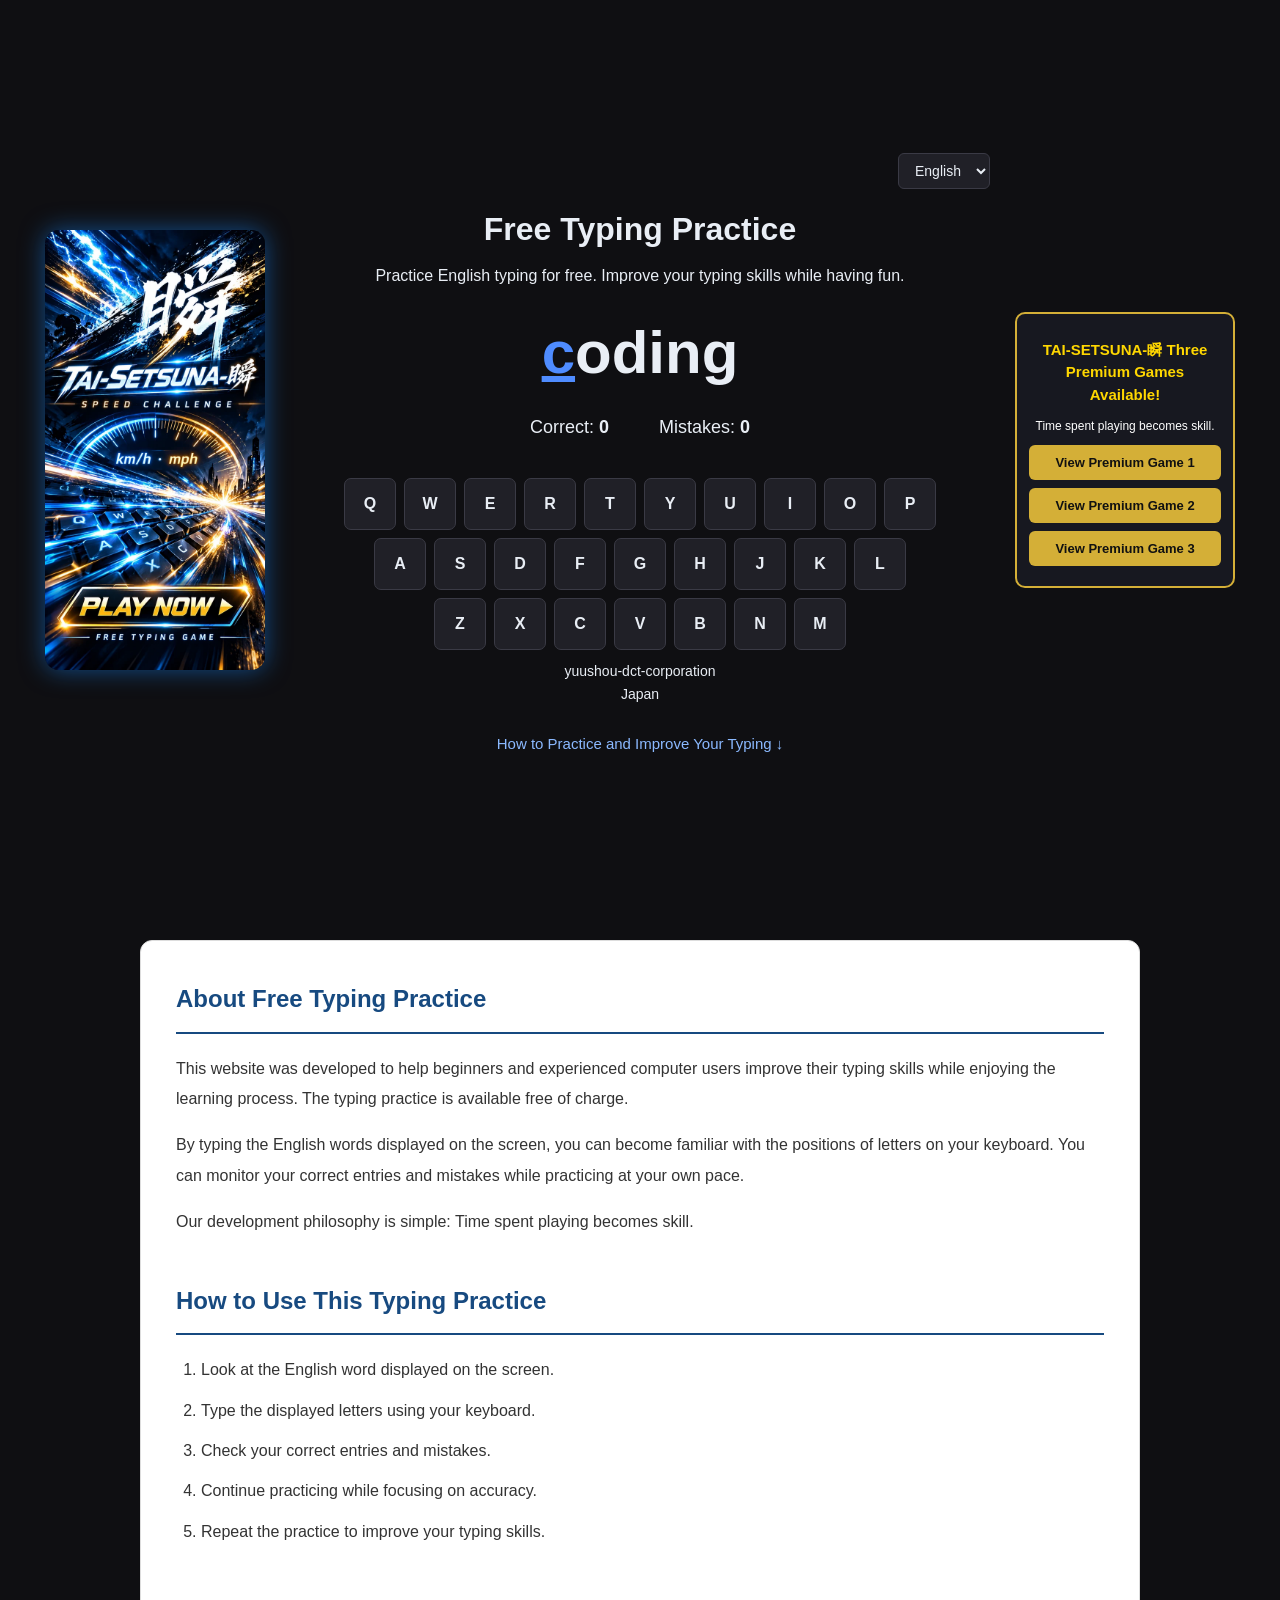
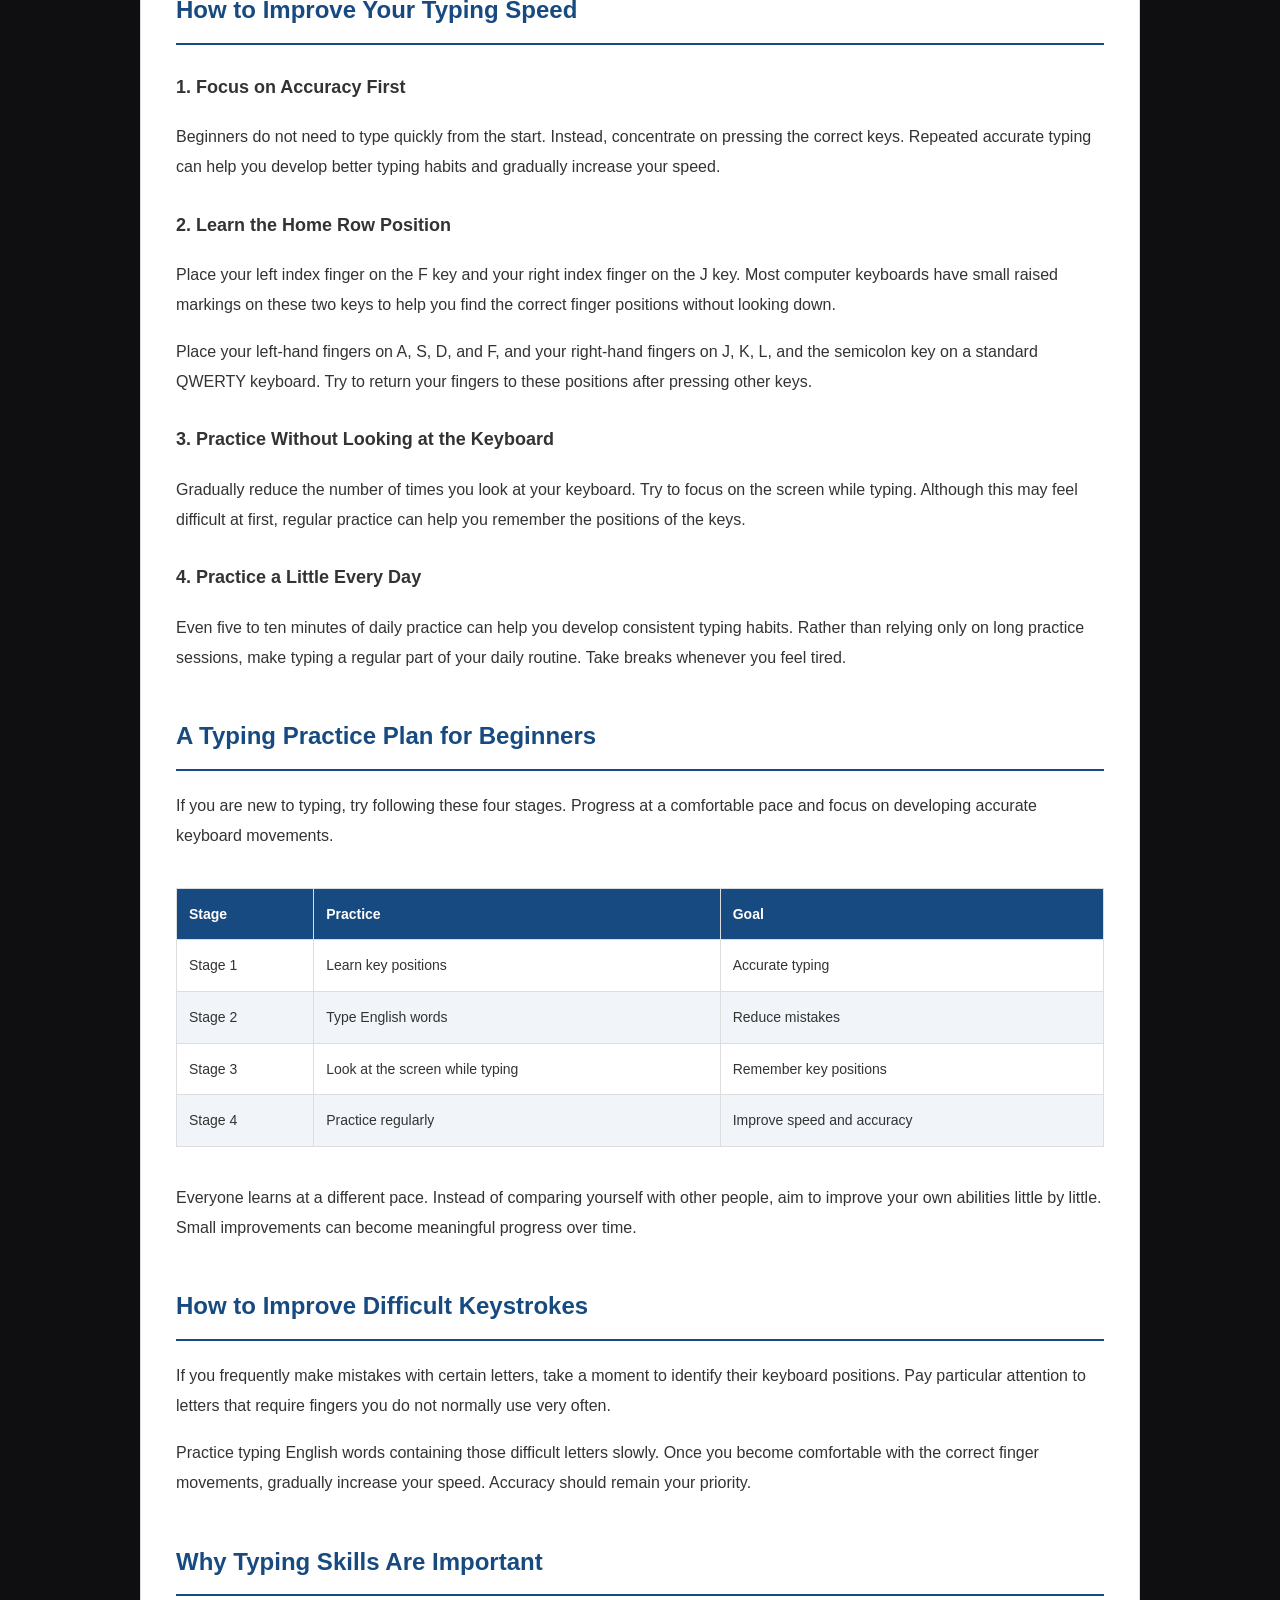
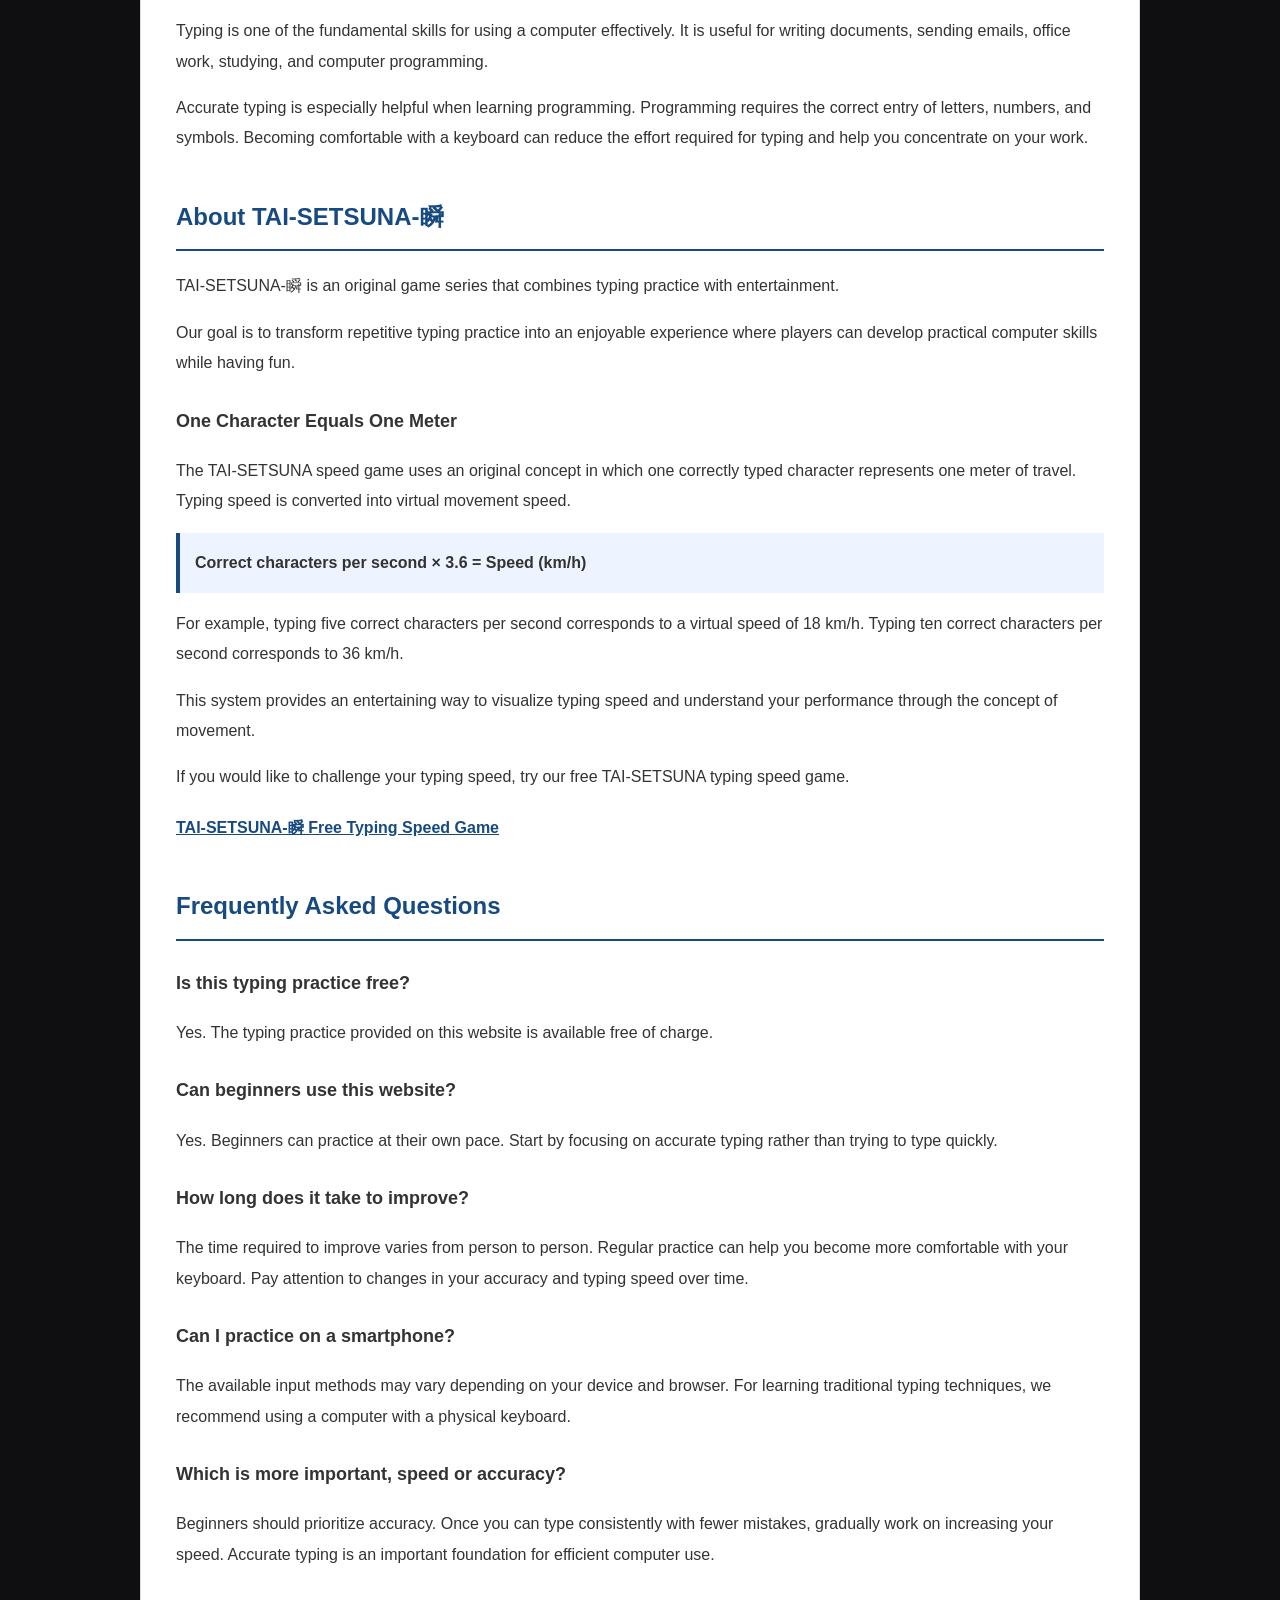
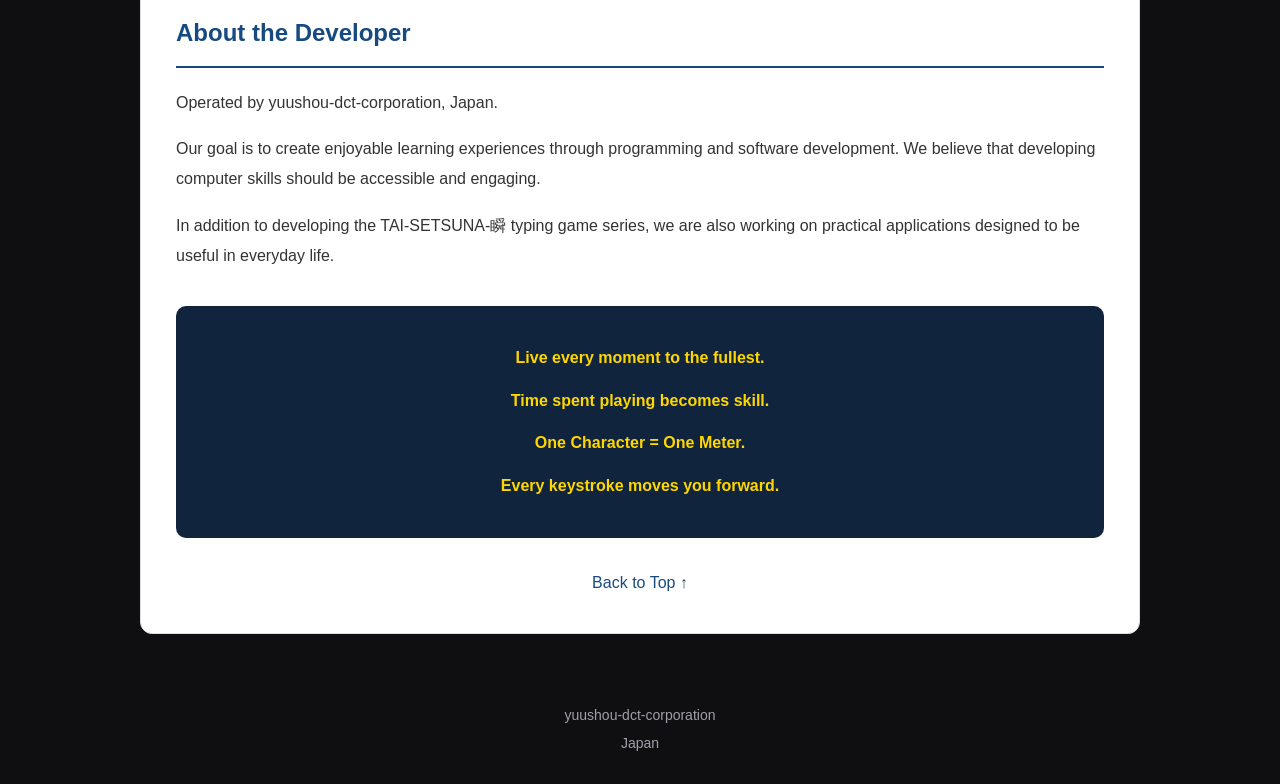
==== commit 2cf57fa1: "Update index.html" ====
--- a/en/index.html
+++ b/en/index.html
@@ -1,13 +1,10 @@
 
 <!DOCTYPE html>
 <html lang="en">
-
 <head>
 
   <meta charset="UTF-8">
-
-  <meta name="viewport"
-        content="width=device-width, initial-scale=1">
+  <meta name="viewport" content="width=device-width, initial-scale=1">
 
   <meta name="google-adsense-account"
         content="ca-pub-1666906996789320">
@@ -17,27 +14,22 @@
   <meta name="description"
         content="Improve your typing skills with free English typing practice. Learn keyboard techniques, improve accuracy, and discover practical typing tips for beginners.">
 
+  <link rel="alternate" hreflang="ja"
+        href="https://yuushou-dct.github.io/">
+
   <link rel="alternate" hreflang="en"
         href="https://yuushou-dct.github.io/en/">
 
-  <link rel="alternate" hreflang="ja"
-        href="https://yuushou-dct.github.io/">
-
   <link rel="alternate" hreflang="x-default"
         href="https://yuushou-dct.github.io/">
 
-  <link rel="stylesheet" href="hinomaru.css?v=3">
+  <link rel="stylesheet" href="/en/hinomaru.css">
 
 </head>
 
-
 <body data-lang="en" id="top">
 
-
-<!-- Main typing practice screen -->
-
 <div class="game-layout">
-
 
   <!-- Left banner -->
 
@@ -52,7 +44,6 @@
 
   </a>
 
-
   <!-- Typing practice -->
 
   <main class="container">
@@ -60,6 +51,7 @@
     <div class="language-box">
 
       <select id="language"
+              aria-label="Select language"
               onchange="window.location.href=this.value">
 
         <option value="https://yuushou-dct.github.io/en/" selected>
@@ -74,40 +66,32 @@
 
     </div>
 
-
     <h1>Free Typing Practice</h1>
 
-
     <p class="description">
-
       Practice English typing for free.
       Improve your typing skills while having fun.
-
     </p>
 
-
     <div id="word"></div>
 
-
     <div class="info">
 
       <span>
-        <span>Correct: </span>
+        Correct:
         <b id="correct">0</b>
       </span>
 
       <span>
-        <span>Mistakes: </span>
+        Mistakes:
         <b id="miss">0</b>
       </span>
 
     </div>
 
-
     <div class="keyboard">
 
       <div class="row">
-
         <div class="key" data-key="q">Q</div>
         <div class="key" data-key="w">W</div>
         <div class="key" data-key="e">E</div>
@@ -118,12 +102,9 @@
         <div class="key" data-key="i">I</div>
         <div class="key" data-key="o">O</div>
         <div class="key" data-key="p">P</div>
-
       </div>
 
-
       <div class="row">
-
         <div class="key" data-key="a">A</div>
         <div class="key" data-key="s">S</div>
         <div class="key" data-key="d">D</div>
@@ -133,12 +114,9 @@
         <div class="key" data-key="j">J</div>
         <div class="key" data-key="k">K</div>
         <div class="key" data-key="l">L</div>
-
       </div>
 
-
       <div class="row">
-
         <div class="key" data-key="z">Z</div>
         <div class="key" data-key="x">X</div>
         <div class="key" data-key="c">C</div>
@@ -146,93 +124,66 @@
         <div class="key" data-key="b">B</div>
         <div class="key" data-key="n">N</div>
         <div class="key" data-key="m">M</div>
-
       </div>
 
     </div>
 
-
     <footer>
-
       yuushou-dct-corporation
-
       <br>
-
       Japan
-
     </footer>
 
-
     <a class="guide-link" href="#typing-guide">
-
       How to Practice and Improve Your Typing ↓
-
     </a>
 
   </main>
 
-
   <!-- Right Payhip panel -->
 
   <aside class="payhip-panel">
 
     <h2 id="paidTitle">
-
       TAI-SETSUNA-瞬
       Three Premium Games Available!
-
     </h2>
 
-
     <p id="paidMessage">
-
       Time spent playing becomes skill.
-
     </p>
-
 
     <a href="https://payhip.com/b/ezDcf"
        target="_blank"
        rel="noopener noreferrer"
        class="payhip-btn"
        id="paid1">
-
       View Premium Game 1
-
     </a>
-
 
     <a href="https://payhip.com/b/QFHme"
        target="_blank"
        rel="noopener noreferrer"
        class="payhip-btn"
        id="paid2">
-
       View Premium Game 2
-
     </a>
-
 
     <a href="https://payhip.com/b/JPG1M"
        target="_blank"
        rel="noopener noreferrer"
        class="payhip-btn"
        id="paid3">
-
       View Premium Game 3
-
     </a>
 
   </aside>
 
-
 </div>
 
-
 <!-- Typing practice guide -->
 
 <article class="typing-guide" id="typing-guide">
-
 
   <h2>About Free Typing Practice</h2>
 
@@ -256,36 +207,17 @@
     Time spent playing becomes skill.
   </p>
 
-
   <h2>How to Use This Typing Practice</h2>
 
   <ol>
-
-    <li>
-      Look at the English word displayed on the screen.
-    </li>
-
-    <li>
-      Type the displayed letters using your keyboard.
-    </li>
-
-    <li>
-      Check your correct entries and mistakes.
-    </li>
-
-    <li>
-      Continue practicing while focusing on accuracy.
-    </li>
-
-    <li>
-      Repeat the practice to improve your typing skills.
-    </li>
-
+    <li>Look at the English word displayed on the screen.</li>
+    <li>Type the displayed letters using your keyboard.</li>
+    <li>Check your correct entries and mistakes.</li>
+    <li>Continue practicing while focusing on accuracy.</li>
+    <li>Repeat the practice to improve your typing skills.</li>
   </ol>
 
-
   <h2>How to Improve Your Typing Speed</h2>
-
 
   <h3>1. Focus on Accuracy First</h3>
 
@@ -295,7 +227,6 @@
     Repeated accurate typing can help you develop
     better typing habits and gradually increase your speed.
   </p>
-
 
   <h3>2. Learn the Home Row Position</h3>
 
@@ -314,7 +245,6 @@
     Try to return your fingers to these positions
     after pressing other keys.
   </p>
-
 
   <h3>3. Practice Without Looking at the Keyboard</h3>
 
@@ -327,7 +257,6 @@
     the positions of the keys.
   </p>
 
-
   <h3>4. Practice a Little Every Day</h3>
 
   <p>
@@ -338,7 +267,6 @@
     Take breaks whenever you feel tired.
   </p>
 
-
   <h2>A Typing Practice Plan for Beginners</h2>
 
   <p>
@@ -348,77 +276,47 @@
     on developing accurate keyboard movements.
   </p>
 
-
   <div class="table-scroll">
 
     <table class="practice-table">
 
       <thead>
-
         <tr>
-
           <th>Stage</th>
-
           <th>Practice</th>
-
           <th>Goal</th>
-
         </tr>
-
       </thead>
 
-
       <tbody>
-
         <tr>
-
           <td>Stage 1</td>
-
           <td>Learn key positions</td>
-
           <td>Accurate typing</td>
-
         </tr>
 
-
         <tr>
-
           <td>Stage 2</td>
-
           <td>Type English words</td>
-
           <td>Reduce mistakes</td>
-
         </tr>
 
-
         <tr>
-
           <td>Stage 3</td>
-
           <td>Look at the screen while typing</td>
-
           <td>Remember key positions</td>
-
         </tr>
 
-
         <tr>
-
           <td>Stage 4</td>
-
           <td>Practice regularly</td>
-
           <td>Improve speed and accuracy</td>
-
         </tr>
-
       </tbody>
 
     </table>
 
   </div>
-
 
   <p>
     Everyone learns at a different pace.
@@ -428,7 +326,6 @@
     over time.
   </p>
 
-
   <h2>How to Improve Difficult Keystrokes</h2>
 
   <p>
@@ -445,7 +342,6 @@
     finger movements, gradually increase your speed.
     Accuracy should remain your priority.
   </p>
-
 
   <h2>Why Typing Skills Are Important</h2>
 
@@ -467,7 +363,6 @@
     and help you concentrate on your work.
   </p>
 
-
   <h2>About TAI-SETSUNA-瞬</h2>
 
   <p>
@@ -482,25 +377,18 @@
     while having fun.
   </p>
 
-
   <h3>One Character Equals One Meter</h3>
 
   <p>
     The TAI-SETSUNA speed game uses an original
     concept in which one correctly typed character
     represents one meter of travel.
-    Typing speed is converted into virtual
-    movement speed.
-  </p>
-
+    Typing speed is converted into virtual movement speed.
+  </p>
 
   <p class="formula">
-
-    Correct characters per second × 3.6
-    = Speed (km/h)
-
-  </p>
-
+    Correct characters per second × 3.6 = Speed (km/h)
+  </p>
 
   <p>
     For example, typing five correct characters
@@ -521,36 +409,27 @@
     try our free TAI-SETSUNA typing speed game.
   </p>
 
-
   <a class="game-text-link"
      href="https://yuushou-dct.github.io/tai-setsuna/">
-
     TAI-SETSUNA-瞬 Free Typing Speed Game
-
   </a>
 
-
   <h2>Frequently Asked Questions</h2>
 
-
   <h3>Is this typing practice free?</h3>
 
   <p>
-    Yes.
-    The typing practice provided on this website
+    Yes. The typing practice provided on this website
     is available free of charge.
   </p>
 
-
   <h3>Can beginners use this website?</h3>
 
   <p>
-    Yes.
-    Beginners can practice at their own pace.
+    Yes. Beginners can practice at their own pace.
     Start by focusing on accurate typing
     rather than trying to type quickly.
   </p>
-
 
   <h3>How long does it take to improve?</h3>
 
@@ -563,7 +442,6 @@
     and typing speed over time.
   </p>
 
-
   <h3>Can I practice on a smartphone?</h3>
 
   <p>
@@ -573,7 +451,6 @@
     we recommend using a computer
     with a physical keyboard.
   </p>
-
 
   <h3>Which is more important, speed or accuracy?</h3>
 
@@ -586,13 +463,10 @@
     for efficient computer use.
   </p>
 
-
   <h2>About the Developer</h2>
 
   <p>
-
     Operated by yuushou-dct-corporation, Japan.
-
   </p>
 
   <p>
@@ -610,43 +484,25 @@
     designed to be useful in everyday life.
   </p>
 
-
   <div class="typing-message">
-
     <p>Live every moment to the fullest.</p>
-
     <p>Time spent playing becomes skill.</p>
-
     <p>One Character = One Meter.</p>
-
     <p>Every keystroke moves you forward.</p>
-
   </div>
 
-
   <a class="back-top" href="#top">
-
     Back to Top ↑
-
   </a>
 
-
 </article>
 
-
 <footer class="site-footer">
-
   <p>yuushou-dct-corporation</p>
-
   <p>Japan</p>
-
 </footer>
 
-
-<!-- JavaScript -->
-
-<script src="hinomaru.js"></script>
-
+<script src="/en/hinomaru.js"></script>
 
 <script
   type="module"
@@ -654,7 +510,5 @@
   data-cf-beacon='{"token":"c0261c3001bf42dbbbfe229eb3c4c244"}'>
 </script>
 
-
 </body>
-
 </html>
--- a/en/hinomaru.css
+++ b/en/hinomaru.css
@@ -1,186 +1,240 @@
-*{
-  box-sizing:border-box;
-}
-
-
-body{
-  margin:0;
-  min-height:100vh;
-
-  display:flex;
-  justify-content:center;
-  align-items:center;
-
-  background:#0f0f12;
-  color:#e9eef5;
-
-  font-family:Arial,sans-serif;
-}
-
-
-.container{
-  width:700px;
-  text-align:center;
-}
-
-
-.language-box{
-  text-align:right;
-
-  margin-top:15px;
-  margin-bottom:20px;
-}
-
-
-#language{
-  padding:8px 12px;
-
-  background:#202027;
-  color:#e9eef5;
-
-  border:1px solid #3a3a45;
-  border-radius:6px;
-
-  font-size:14px;
-}
-
-
-h1{
-  margin-bottom:40px;
-}
-
-
-.description{
-  margin-top:-25px;
-  margin-bottom:30px;
-
-  font-size:16px;
-  line-height:1.6;
-}
-
-
-#word{
-  font-size:60px;
-  font-weight:bold;
-
-  letter-spacing:0px;
-
-  margin-bottom:30px;
-}
-
-
-#word .typed{
-  color:#28a745;
-}
-
-
-#word .current{
-  color:#4f8cff;
-  text-decoration:underline;
-}
-
-
-#word .remaining{
-  color:#e9eef5;
-}
-
-
-.info{
-  display:flex;
-
-  justify-content:center;
-
-  gap:50px;
-
-  margin-bottom:40px;
-
-  font-size:18px;
-}
-
-
-.keyboard{
-  display:flex;
-
-  flex-direction:column;
-
-  gap:8px;
-
-  align-items:center;
-}
-
-
-.row{
-  display:flex;
-
-  gap:8px;
-}
-
-
-.key{
-  width:52px;
-  height:52px;
-
-  display:flex;
-
-  justify-content:center;
-  align-items:center;
-
-  background:#202027;
-
-  border:1px solid #3a3a45;
-
-  border-radius:7px;
-
-  font-weight:bold;
-
-  transition:0.08s;
-}
-
-
-.key.active{
-  background:#4f8cff;
-
-  transform:translateY(3px);
-}
-
-
-.key.miss{
-  background:#ff5d6c;
-}
-
-
-footer{
-  margin-top:5px;
-
-  text-align:center;
-
-  font-size:14px;
-
-  line-height:1.6;
-}
+
+/* ==============================
+   Basic settings
+============================== */
+
+* {
+  box-sizing: border-box;
+}
+
+html {
+  scroll-behavior: smooth;
+}
+
+body {
+  margin: 0;
+  min-height: 100vh;
+
+  display: block;
+
+  background: #0f0f12;
+  color: #e9eef5;
+
+  font-family: Arial, sans-serif;
+}
+
+
+/* ==============================
+   Main game layout
+============================== */
+
+.game-layout {
+  width: 100%;
+  min-height: 100vh;
+
+  display: grid;
+
+  grid-template-columns:
+    220px minmax(0, 700px) 220px;
+
+  align-items: center;
+  justify-content: center;
+
+  gap: 25px;
+
+  padding: 20px;
+}
+
+
+/* ==============================
+   Typing practice
+============================== */
+
+.container {
+  width: 100%;
+  min-width: 0;
+
+  text-align: center;
+}
+
+
+/* Language selection */
+
+.language-box {
+  text-align: right;
+
+  margin-top: 15px;
+  margin-bottom: 20px;
+}
+
+#language {
+  padding: 8px 12px;
+
+  background: #202027;
+  color: #e9eef5;
+
+  border: 1px solid #3a3a45;
+  border-radius: 6px;
+
+  font-size: 14px;
+}
+
+
+/* Title */
+
+h1 {
+  margin-bottom: 40px;
+}
+
+.description {
+  margin-top: -25px;
+  margin-bottom: 30px;
+
+  font-size: 16px;
+  line-height: 1.6;
+}
+
+
+/* ==============================
+   Typing word
+============================== */
+
+#word {
+  font-size: 60px;
+  font-weight: bold;
+
+  letter-spacing: 0;
+
+  margin-bottom: 30px;
+
+  overflow-wrap: anywhere;
+}
+
+#word .typed {
+  color: #28a745;
+}
+
+#word .current {
+  color: #4f8cff;
+
+  text-decoration: underline;
+}
+
+#word .remaining {
+  color: #e9eef5;
+}
+
+
+/* ==============================
+   Correct entries and mistakes
+============================== */
+
+.info {
+  display: flex;
+  justify-content: center;
+
+  gap: 50px;
+
+  margin-bottom: 40px;
+
+  font-size: 18px;
+}
+
+
+/* ==============================
+   Keyboard
+============================== */
+
+.keyboard {
+  display: flex;
+  flex-direction: column;
+  align-items: center;
+
+  gap: 8px;
+
+  width: 100%;
+}
+
+.row {
+  display: flex;
+  justify-content: center;
+
+  gap: 8px;
+}
+
+.key {
+  width: 52px;
+  height: 52px;
+
+  display: flex;
+  justify-content: center;
+  align-items: center;
+
+  background: #202027;
+
+  border: 1px solid #3a3a45;
+  border-radius: 7px;
+
+  font-weight: bold;
+
+  transition: 0.08s;
+}
+
+.key.active {
+  background: #4f8cff;
+
+  transform: translateY(3px);
+}
+
+.key.miss {
+  background: #ff5d6c;
+}
+
+
+/* ==============================
+   Footer
+============================== */
+
+footer {
+  margin-top: 10px;
+
+  text-align: center;
+
+  font-size: 14px;
+  line-height: 1.6;
+}
+
+
+/* ==============================
+   Left TAI-SETSUNA banner
+============================== */
 
 .setsuna-link {
-  position: fixed;
-  top: 50%;
-  left: 12px;
-  transform: translateY(-50%);
-
-  display: block;
+  position: static;
+
+  display: block;
+
   width: 220px;
+
+  margin: 0 auto;
+
   padding: 0;
 
   border: none;
   border-radius: 14px;
+
   overflow: hidden;
+
   background: none;
 
   box-shadow: 0 0 24px #168aff80;
-  z-index: 30;
+
   cursor: pointer;
 }
 
 .setsuna-link img {
   display: block;
+
   width: 100%;
   height: auto;
 }
@@ -194,46 +248,403 @@
   outline-offset: 4px;
 }
 
-/* 画面が狭い場合はゲームの下に配置 */
-@media (max-width: 1350px), (max-height: 680px) {
-
-  body {
+
+/* ==============================
+   Right Payhip panel
+============================== */
+
+.payhip-panel {
+  position: static;
+
+  width: 220px;
+
+  padding: 12px;
+
+  margin: 0 auto;
+
+  background: #171820;
+
+  border: 2px solid #d4af37;
+  border-radius: 10px;
+
+  text-align: center;
+
+  overflow-wrap: anywhere;
+}
+
+.payhip-panel h2 {
+  font-size: 15px;
+  line-height: 1.5;
+
+  color: #ffd700;
+}
+
+.payhip-panel p {
+  font-size: 12px;
+
+  color: #ffffff;
+}
+
+.payhip-panel a.payhip-btn {
+  display: block;
+
+  width: 100%;
+
+  margin: 8px 0;
+  padding: 10px 5px;
+
+  background: #d4af37;
+  color: #111111;
+
+  font-size: 13px;
+  font-weight: bold;
+
+  text-decoration: none;
+
+  border-radius: 6px;
+
+  overflow-wrap: anywhere;
+}
+
+.payhip-panel a.payhip-btn:hover {
+  background: #f1cc55;
+}
+
+
+/* ==============================
+   Guide link
+============================== */
+
+.guide-link {
+  display: block;
+
+  margin: 30px auto 10px;
+
+  color: #8bb9ff;
+
+  font-size: 15px;
+
+  text-decoration: none;
+}
+
+.guide-link:hover {
+  text-decoration: underline;
+}
+
+
+/* ==============================
+   Typing practice guide
+============================== */
+
+.typing-guide {
+  display: block;
+
+  width: 90%;
+  max-width: 1000px;
+
+  margin: 40px auto;
+  padding: 35px;
+
+  background: #ffffff;
+  color: #333333;
+
+  border: 1px solid #dddddd;
+  border-radius: 12px;
+
+  text-align: left;
+
+  line-height: 1.9;
+
+  overflow-wrap: anywhere;
+}
+
+.typing-guide h2 {
+  font-size: 24px;
+
+  color: #174a80;
+
+  border-bottom: 2px solid #174a80;
+
+  padding-bottom: 10px;
+
+  margin-top: 40px;
+  margin-bottom: 20px;
+}
+
+.typing-guide h2:first-child {
+  margin-top: 0;
+}
+
+.typing-guide h3 {
+  font-size: 18px;
+
+  color: #333333;
+
+  margin-top: 25px;
+}
+
+.typing-guide p {
+  font-size: 16px;
+
+  margin-bottom: 16px;
+}
+
+.typing-guide ol {
+  padding-left: 25px;
+}
+
+.typing-guide li {
+  margin-bottom: 10px;
+}
+
+
+/* ==============================
+   Practice plan table
+============================== */
+
+.table-scroll {
+  width: 100%;
+
+  overflow-x: auto;
+}
+
+.practice-table {
+  width: 100%;
+
+  border-collapse: collapse;
+
+  margin: 20px 0;
+
+  font-size: 14px;
+}
+
+.practice-table th {
+  padding: 12px;
+
+  background: #174a80;
+  color: #ffffff;
+
+  border: 1px solid #dddddd;
+
+  text-align: left;
+}
+
+.practice-table td {
+  padding: 12px;
+
+  border: 1px solid #dddddd;
+}
+
+.practice-table tbody tr:nth-child(even) {
+  background: #f1f5f9;
+}
+
+
+/* ==============================
+   Speed formula
+============================== */
+
+.formula {
+  background: #edf4ff;
+
+  border-left: 4px solid #174a80;
+
+  padding: 15px;
+
+  font-weight: bold;
+}
+
+
+/* Game link */
+
+.game-text-link {
+  display: block;
+
+  color: #174a80;
+
+  font-weight: bold;
+
+  margin: 20px 0;
+}
+
+.game-text-link:hover {
+  color: #4f8cff;
+}
+
+
+/* ==============================
+   Brand message
+============================== */
+
+.typing-message {
+  background: #10243d;
+  color: #ffd700;
+
+  padding: 25px;
+
+  margin-top: 35px;
+
+  border-radius: 10px;
+
+  text-align: center;
+
+  font-weight: bold;
+}
+
+.typing-message p {
+  margin: 12px 0;
+}
+
+
+/* ==============================
+   Back to top
+============================== */
+
+.back-top {
+  display: block;
+
+  margin-top: 30px;
+
+  text-align: center;
+
+  color: #174a80;
+
+  text-decoration: none;
+}
+
+.back-top:hover {
+  text-decoration: underline;
+}
+
+
+/* ==============================
+   Site footer
+============================== */
+
+.site-footer {
+  padding: 25px;
+
+  color: #a0a0aa;
+
+  text-align: center;
+}
+
+.site-footer p {
+  margin: 5px 0;
+}
+
+
+/* ==============================
+   Smaller screens
+============================== */
+
+@media (max-width: 1240px) {
+
+  .game-layout {
+    display: flex;
+
     flex-direction: column;
-    gap: 24px;
+
+    min-height: auto;
+
+    gap: 30px;
+
+    padding: 20px;
+  }
+
+  .container {
+    width: 100%;
+    max-width: 700px;
+
+    order: 1;
   }
 
   .setsuna-link {
-    position: static;
-    transform: none;
-    width: min(220px, 85vw);
-    margin: 20px auto;
-  }
-
-}
-/* TAI-SETSUNA-瞬 バナー配置 */
-
-.setsuna-link {
-  position: fixed;
-  left: 20px;
-  top: 50%;
-  transform: translateY(-50%);
-  width: 220px;
-  z-index: 1000;
-  display: block;
-}
-
-.setsuna-link img {
-  display: block;
-  width: 100%;
-  height: auto;
-}
-
-/* スマートフォン用 */
+    order: 2;
+
+    width: 200px;
+  }
+
+  .payhip-panel {
+    order: 3;
+
+    width: 90%;
+    max-width: 400px;
+  }
+
+}
+
+
+/* ==============================
+   Smartphone layout
+============================== */
+
 @media (max-width: 768px) {
+
+  .game-layout {
+    padding: 15px;
+  }
+
+  h1 {
+    font-size: 26px;
+  }
+
+  .description {
+    font-size: 14px;
+  }
+
+  #word {
+    font-size: clamp(24px, 8vw, 60px);
+  }
+
+  .row {
+    gap: 4px;
+  }
+
+  .key {
+    width: min(52px, 7.5vw);
+    height: min(52px, 10vw);
+
+    font-size: 14px;
+  }
+
+  .info {
+    gap: 20px;
+
+    font-size: 16px;
+  }
+
   .setsuna-link {
-    position: static;
-    transform: none;
     width: 160px;
-    margin: 20px auto;
-  }
-}
+  }
+
+  .typing-guide {
+    width: 95%;
+
+    padding: 15px;
+  }
+
+  .typing-guide h2 {
+    font-size: 20px;
+  }
+
+  .typing-guide h3 {
+    font-size: 17px;
+  }
+
+  .typing-guide p {
+    font-size: 15px;
+  }
+
+  .typing-message {
+    padding: 15px;
+  }
+
+  .practice-table th,
+  .practice-table td {
+    padding: 8px;
+
+    font-size: 12px;
+  }
+
+}
